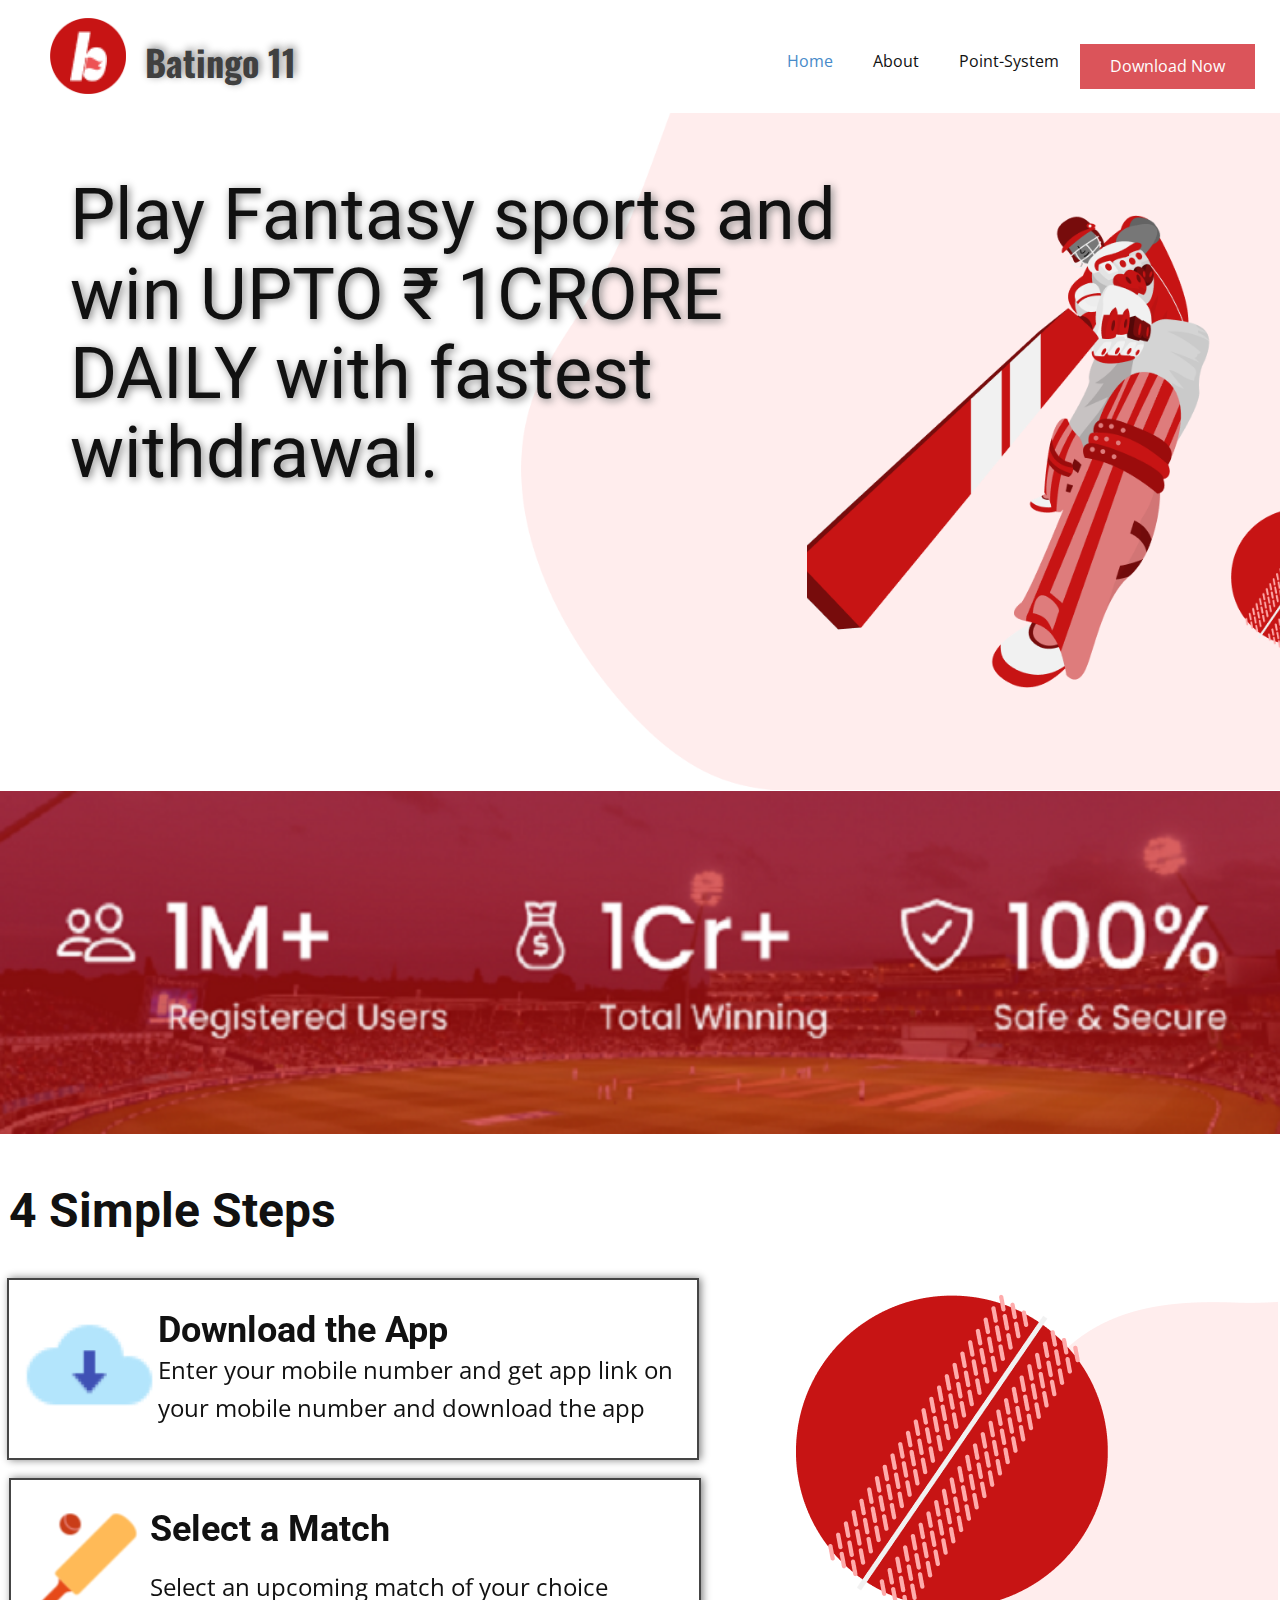
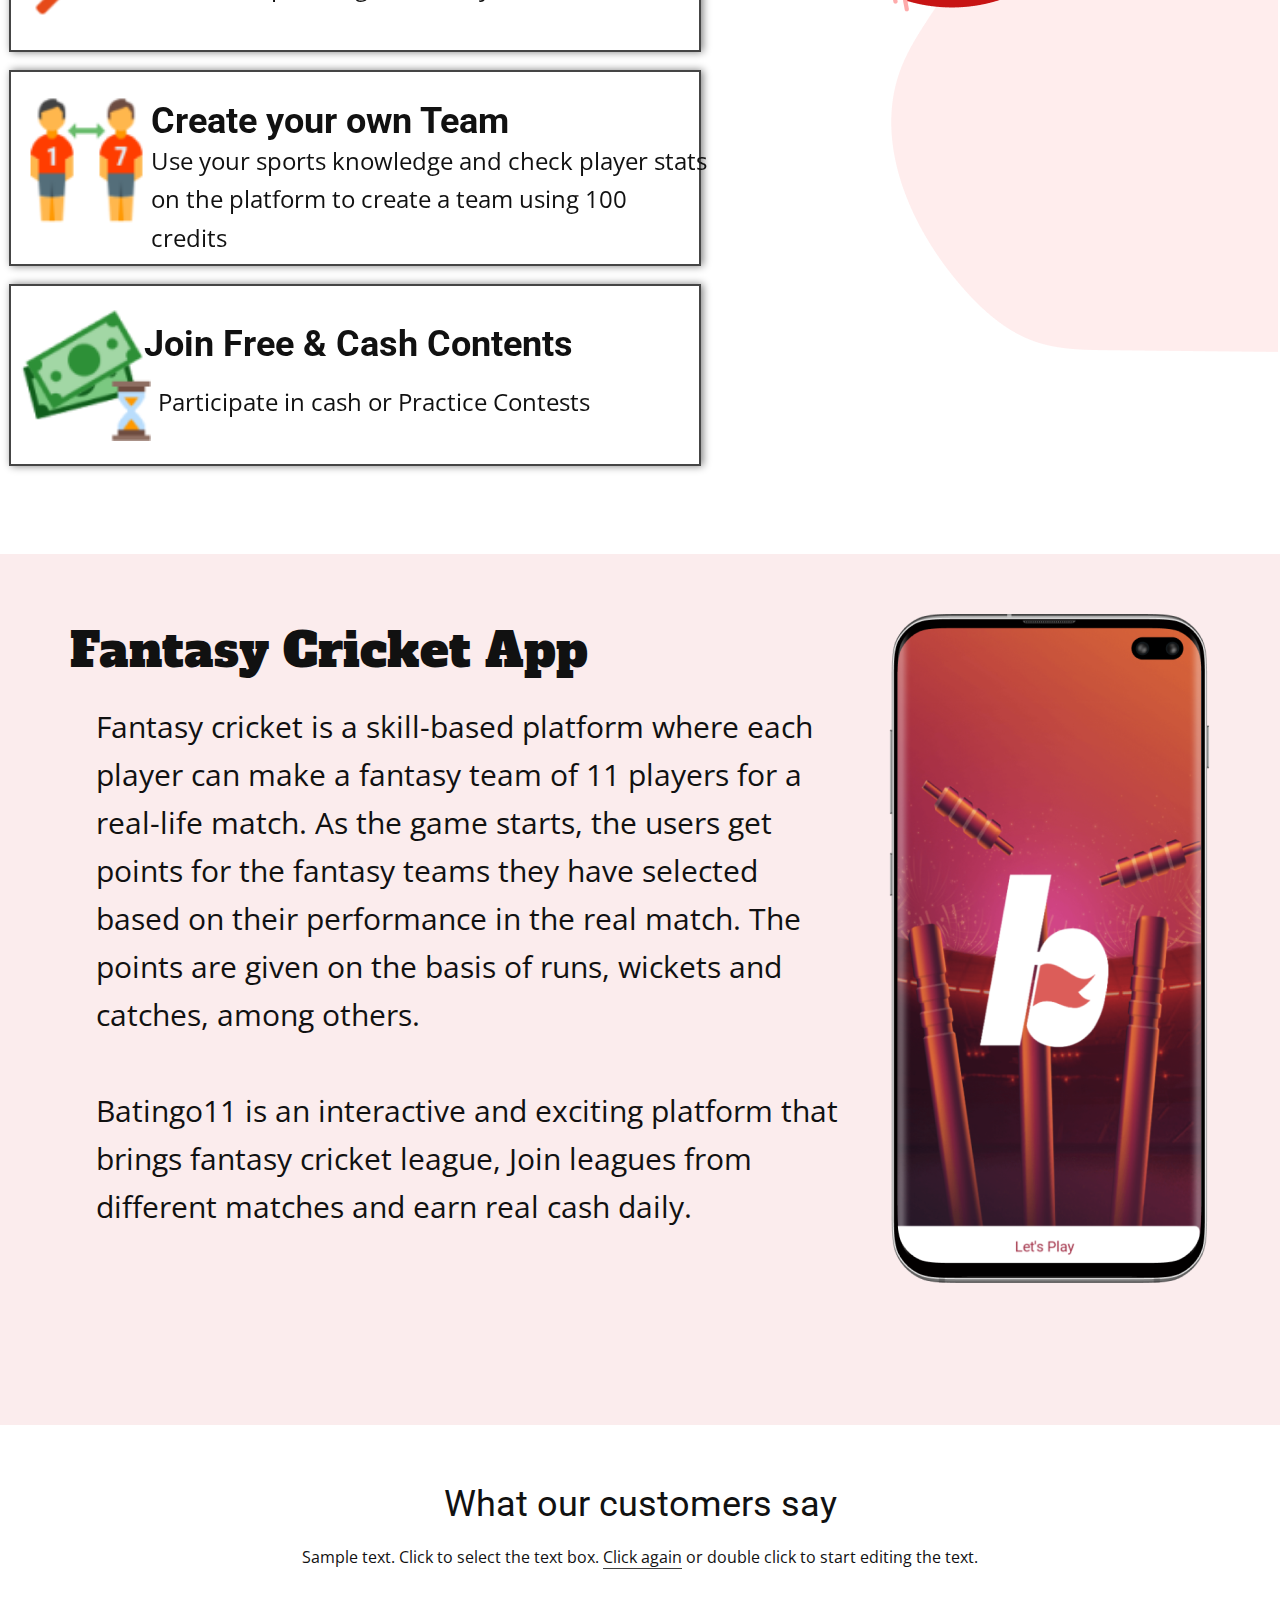
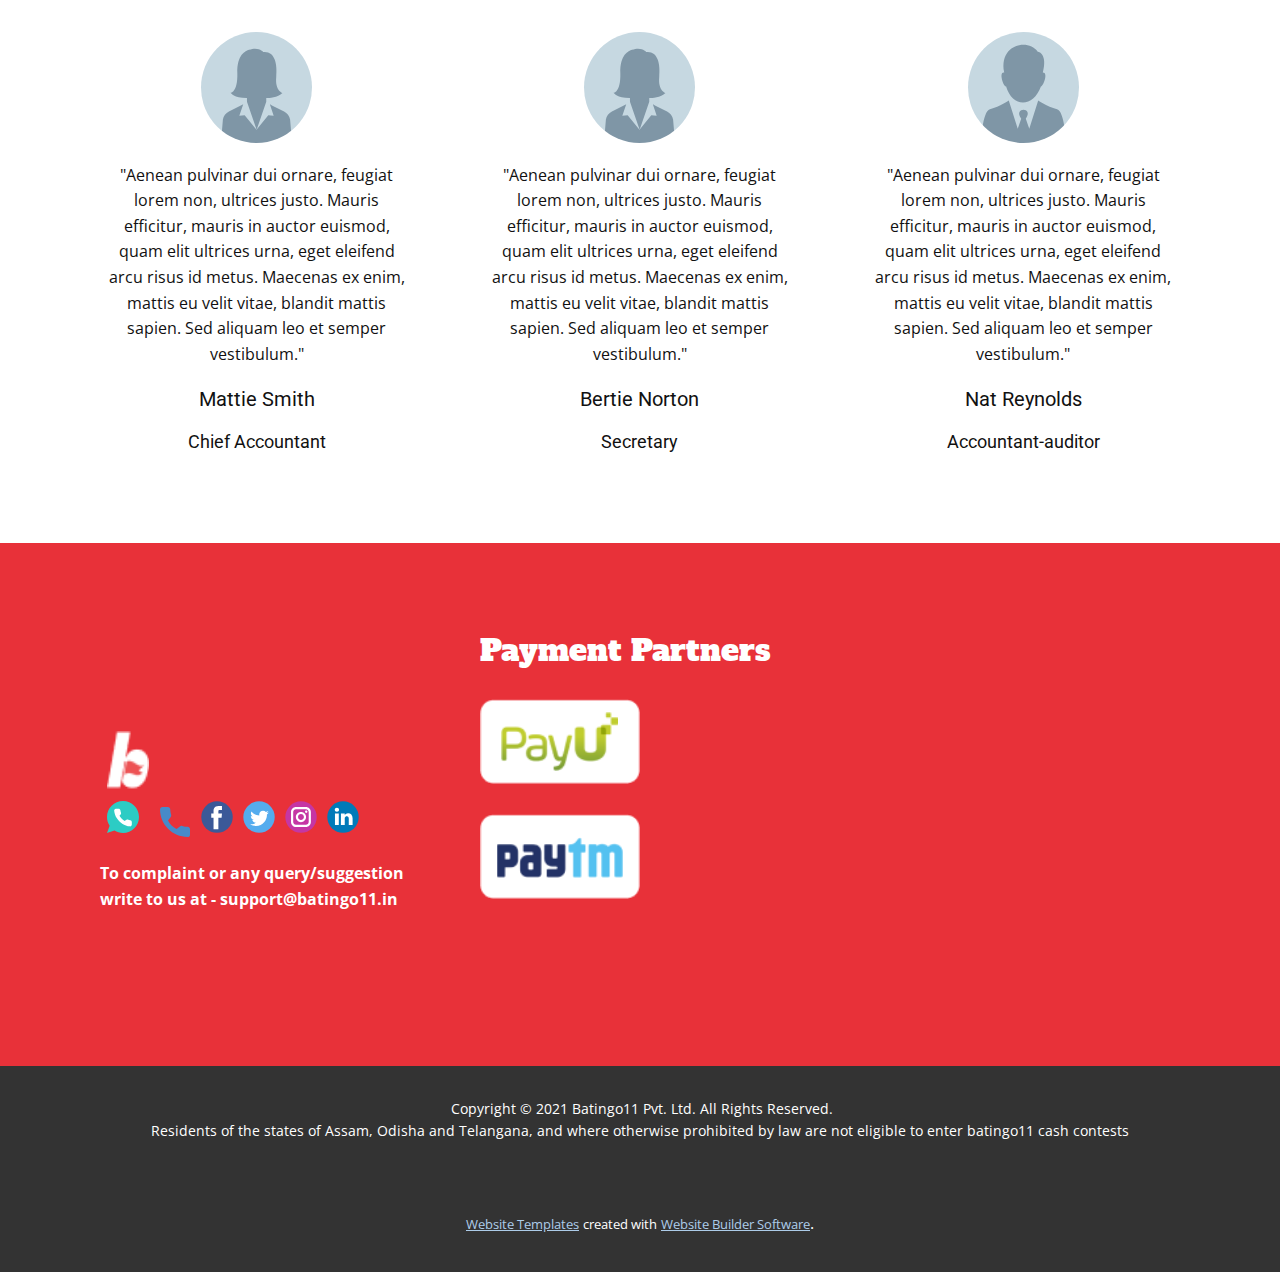
==== index.html @ 4476d4bd "main" ====
<!DOCTYPE html>
<html style="font-size: 16px;">
  <head>
    <meta name="viewport" content="width=device-width, initial-scale=1.0">
    <meta charset="utf-8">
    <meta name="keywords" content="Bati​​​ngo 11​​, Play Fantasy sports​ and win UPTO ₹ 1CRORE DAILY with fastest withdrawal., 4 Simple Steps​, Download the App​, Select a Match​, Create your own Team, Join Free &amp; Cash Contents, Fantasy Cricket App, What our customers say">
    <meta name="description" content="">
    <meta name="page_type" content="np-template-header-footer-from-plugin">
    <title>Home</title>
    <link rel="stylesheet" href="nicepage.css" media="screen">
<link rel="stylesheet" href="Home.css" media="screen">
    <script class="u-script" type="text/javascript" src="jquery.js" defer=""></script>
    <script class="u-script" type="text/javascript" src="nicepage.js" defer=""></script>
    <meta name="generator" content="Nicepage 3.12.1, nicepage.com">
    <link id="u-theme-google-font" rel="stylesheet" href="https://fonts.googleapis.com/css?family=Roboto:100,100i,300,300i,400,400i,500,500i,700,700i,900,900i|Open+Sans:300,300i,400,400i,600,600i,700,700i,800,800i">
    <link id="u-page-google-font" rel="stylesheet" href="https://fonts.googleapis.com/css?family=Oswald:200,300,400,500,600,700|Alfa+Slab+One:400">
    
    
    
    
    
    
    
    <script type="application/ld+json">{
		"@context": "http://schema.org",
		"@type": "Organization",
		"name": "",
		"url": "index.html",
		"logo": "images/Vector.png"
}</script>
    <meta property="og:title" content="Home">
    <meta property="og:type" content="website">
    <meta name="theme-color" content="#478ac9">
    <link rel="canonical" href="index.html">
    <meta property="og:url" content="index.html">
  </head>
  <body data-home-page="Home.html" data-home-page-title="Home" class="u-body"><header class="u-clearfix u-header u-header" id="sec-2661"><div class="u-clearfix u-sheet u-valign-middle-lg u-valign-middle-xl u-sheet-1">
        <a href="https://nicepage.com" class="u-image u-logo u-image-1" data-image-width="313" data-image-height="313">
          <img src="images/Vector.png" class="u-logo-image u-logo-image-1" data-image-width="76.3078">
        </a>
        <nav class="u-menu u-menu-dropdown u-offcanvas u-menu-1">
          <div class="menu-collapse" style="font-size: 1rem; letter-spacing: 0px;">
            <a class="u-button-style u-custom-left-right-menu-spacing u-custom-padding-bottom u-custom-top-bottom-menu-spacing u-nav-link u-text-active-palette-1-base u-text-hover-palette-2-base" href="#" style="padding: 5px 60px; font-size: calc(1em + 10px);">
              <svg><use xmlns:xlink="http://www.w3.org/1999/xlink" xlink:href="#menu-hamburger"></use></svg>
              <svg version="1.1" xmlns="http://www.w3.org/2000/svg" xmlns:xlink="http://www.w3.org/1999/xlink"><defs><symbol id="menu-hamburger" viewBox="0 0 16 16" style="width: 16px; height: 16px;"><rect y="1" width="16" height="2"></rect><rect y="7" width="16" height="2"></rect><rect y="13" width="16" height="2"></rect>
</symbol>
</defs></svg>
            </a>
          </div>
          <div class="u-custom-menu u-nav-container">
            <ul class="u-nav u-unstyled u-nav-1"><li class="u-nav-item"><a class="u-button-style u-nav-link u-text-active-palette-1-base u-text-hover-palette-2-base" href="Home.html" style="padding: 10px 20px;">Home</a>
</li><li class="u-nav-item"><a class="u-button-style u-nav-link u-text-active-palette-1-base u-text-hover-palette-2-base" href="About.html" style="padding: 10px 20px;">About</a>
</li><li class="u-nav-item"><a class="u-button-style u-nav-link u-text-active-palette-1-base u-text-hover-palette-2-base" href="Point-System.html" style="padding: 10px 20px;">Point-System</a>
</li></ul>
          </div>
          <div class="u-custom-menu u-nav-container-collapse">
            <div class="u-black u-container-style u-inner-container-layout u-opacity u-opacity-95 u-sidenav">
              <div class="u-sidenav-overflow">
                <div class="u-menu-close"></div>
                <ul class="u-align-center u-nav u-popupmenu-items u-unstyled u-nav-2"><li class="u-nav-item"><a class="u-button-style u-nav-link" href="Home.html" style="padding: 10px 20px;">Home</a>
</li><li class="u-nav-item"><a class="u-button-style u-nav-link" href="About.html" style="padding: 10px 20px;">About</a>
</li><li class="u-nav-item"><a class="u-button-style u-nav-link" href="Point-System.html" style="padding: 10px 20px;">Point-System</a>
</li></ul>
              </div>
            </div>
            <div class="u-black u-menu-overlay u-opacity u-opacity-70"></div>
          </div>
        </nav>
        <img src="images/logo_splashcopy1.png" alt="" class="u-image u-image-default u-preserve-proportions u-image-2" data-image-width="25" data-image-height="35">
        <h1 class="u-align-left u-custom-font u-font-oswald u-text u-text-grey-75 u-text-1">
          <span style="font-weight: 700; font-size: 2.25rem;">Bati​​​ngo 11</span>
          <span style="font-weight: 700;"></span>
        </h1>
        <a href="https://nicepage.com/k/hacker-website-templates" class="u-btn u-button-style u-palette-2-base u-btn-1">Download Now</a>
      </div></header>
    <section class="u-clearfix u-valign-middle-xs u-section-1" id="sec-c8b9">
      <img src="images/Path1.png" alt="" class="u-expanded-height u-image u-image-default u-image-1" data-image-width="940" data-image-height="859">
      <img src="images/OBJECTS.png" alt="" class="u-image u-image-default u-image-2" data-image-width="634" data-image-height="576">
      <h1 class="u-align-center-md u-align-center-sm u-align-center-xs u-align-left-lg u-align-left-xl u-text u-text-1">Play Fantasy sports<span style="font-weight: 700;"></span> and win UPTO ₹ 1CRORE DAILY with fastest withdrawal.
      </h1>
    </section>
    <section class="u-clearfix u-valign-middle u-section-2" id="sec-7f84">
      <img src="images/bat.png" alt="" class="u-expanded-width u-image u-image-default u-image-1" data-image-width="764" data-image-height="197">
    </section>
    <section class="u-clearfix u-section-3" id="sec-23db">
      <div class="u-clearfix u-sheet u-valign-middle-md u-sheet-1">
        <h1 class="u-text u-text-1">4 Simple Steps<span style="font-weight: 700;"></span>
        </h1>
        <img src="images/Path.png" alt="" class="u-hidden-md u-hidden-sm u-hidden-xs u-image u-image-default u-image-1" data-image-width="387" data-image-height="661">
        <img src="images/Group.png" alt="" class="u-hidden-md u-hidden-sm u-hidden-xs u-image u-image-default u-image-2" data-image-width="313" data-image-height="318">
        <div class="u-border-2 u-border-grey-dark-1 u-container-style u-group u-shape-rectangle u-group-1" data-animation-name="fadeIn" data-animation-duration="1000" data-animation-delay="0" data-animation-direction="">
          <div class="u-container-layout u-container-layout-1">
            <h2 class="u-text u-text-2">Download the App<span style="font-size: 2.25rem;"></span>
            </h2>
            <img src="images/DownloadfromtheCloud1.png" alt="" class="u-image u-image-default u-preserve-proportions u-image-3" data-image-width="97" data-image-height="97">
            <p class="u-text u-text-3">Enter your mobile number and get app link on your mobile number and download the app </p>
          </div>
        </div>
        <div class="u-border-2 u-border-grey-dark-1 u-container-style u-group u-shape-rectangle u-group-2" data-animation-name="fadeIn" data-animation-duration="1000" data-animation-delay="0" data-animation-direction="">
          <div class="u-container-layout u-valign-bottom-xs u-container-layout-2">
            <img src="images/Cricket.png" alt="" class="u-image u-image-default u-preserve-proportions u-image-4" data-image-width="97" data-image-height="97">
            <h2 class="u-text u-text-default u-text-4">Select a Match<span style="font-weight: 700;"></span>
            </h2>
            <p class="u-text u-text-default u-text-5">Select an upcoming match of your choice</p>
          </div>
        </div>
        <div class="u-border-2 u-border-grey-dark-1 u-container-style u-group u-shape-rectangle u-group-3" data-animation-name="fadeIn" data-animation-duration="1000" data-animation-delay="0" data-animation-direction="">
          <div class="u-container-layout u-container-layout-3">
            <img src="images/ReplacePlayer.png" alt="" class="u-image u-image-default u-preserve-proportions u-image-5" data-image-width="75" data-image-height="75">
            <h2 class="u-text u-text-default u-text-6">Create your own Team</h2>
            <p class="u-text u-text-7">Use your sports knowledge and check player stats on the platform to create a team using 100 credits</p>
          </div>
        </div>
        <div class="u-border-2 u-border-grey-dark-1 u-container-style u-expanded-width-sm u-expanded-width-xs u-group u-shape-rectangle u-group-4" data-animation-name="fadeIn" data-animation-duration="1000" data-animation-delay="0" data-animation-direction="">
          <div class="u-container-layout u-container-layout-4">
            <img src="images/PaymentHistory.png" alt="" class="u-image u-image-default u-preserve-proportions u-image-6" data-image-width="77" data-image-height="77">
            <h2 class="u-text u-text-default u-text-8">Join Free &amp; Cash Contents</h2>
            <p class="u-text u-text-default u-text-9">Participate in cash or Practice Contests</p>
          </div>
        </div>
      </div>
    </section>
    <section class="u-clearfix u-palette-2-light-3 u-section-4" id="sec-ef82">
      <div class="u-clearfix u-sheet u-sheet-1">
        <img src="images/Vert1.png" alt="" class="u-image u-image-default u-image-1" data-image-width="321" data-image-height="669">
        <h1 class="u-custom-font u-text u-text-1">Fantasy Cricket App </h1>
        <p class="u-text u-text-2">Fantasy cricket is a skill-based platform where each player can make a fantasy team of 11 players for a real-life match. As the game starts, the users get points for the fantasy teams they have selected based on their performance in the real match. The points are given on the basis of runs, wickets and catches, among others. <br>
          <br>Batingo11 is an interactive and exciting platform that brings fantasy cricket league, Join leagues from different matches and earn real cash daily. 
        </p>
      </div>
    </section>
    <section class="u-align-center u-clearfix u-section-5" id="sec-450b">
      <div class="u-clearfix u-sheet u-sheet-1">
        <h2 class="u-text u-text-1">What our customers say</h2>
        <p class="u-text u-text-2">Sample text. Click to select the text box. <a href="" class="u-active-none u-border-1 u-border-grey-75 u-btn u-button-link u-button-style u-hover-none u-none u-text-body-color u-btn-1" target="_blank">Click again</a> or double click to start editing the text. 
        </p>
        <div class="u-expanded-width u-list u-list-1">
          <div class="u-repeater u-repeater-1">
            <div class="u-align-center u-container-style u-list-item u-repeater-item">
              <div class="u-container-layout u-similar-container u-valign-top u-container-layout-1">
                <div alt="" class="u-image u-image-circle u-image-1" src="" data-image-width="256" data-image-height="256"></div>
                <p class="u-text u-text-3">"Aenean pulvinar dui ornare, feugiat lorem non, ultrices justo. Mauris efficitur, mauris in auctor euismod, quam elit ultrices urna, eget eleifend arcu risus id metus. Maecenas ex enim, mattis eu velit vitae, blandit mattis sapien. Sed aliquam leo et semper vestibulum."</p>
                <h5 class="u-text u-text-4">Mattie Smith</h5>
                <h6 class="u-text u-text-5">Chief Accountant</h6>
              </div>
            </div>
            <div class="u-align-center u-container-style u-list-item u-repeater-item">
              <div class="u-container-layout u-similar-container u-valign-top u-container-layout-2">
                <div alt="" class="u-image u-image-circle u-image-2" src="" data-image-width="256" data-image-height="256"></div>
                <p class="u-text u-text-6">"Aenean pulvinar dui ornare, feugiat lorem non, ultrices justo. Mauris efficitur, mauris in auctor euismod, quam elit ultrices urna, eget eleifend arcu risus id metus. Maecenas ex enim, mattis eu velit vitae, blandit mattis sapien. Sed aliquam leo et semper vestibulum."</p>
                <h5 class="u-text u-text-7">Bertie Norton</h5>
                <h6 class="u-text u-text-8">Secretary</h6>
              </div>
            </div>
            <div class="u-align-center u-container-style u-list-item u-repeater-item">
              <div class="u-container-layout u-similar-container u-valign-top u-container-layout-3">
                <div alt="" class="u-image u-image-circle u-image-3" src="" data-image-width="256" data-image-height="256"></div>
                <p class="u-text u-text-9">"Aenean pulvinar dui ornare, feugiat lorem non, ultrices justo. Mauris efficitur, mauris in auctor euismod, quam elit ultrices urna, eget eleifend arcu risus id metus. Maecenas ex enim, mattis eu velit vitae, blandit mattis sapien. Sed aliquam leo et semper vestibulum."</p>
                <h5 class="u-text u-text-10">Nat Reynolds</h5>
                <h6 class="u-text u-text-11">Accountant-auditor</h6>
              </div>
            </div>
          </div>
        </div>
      </div>
    </section>
    <section class="u-clearfix u-custom-color-1 u-section-6" id="sec-1573">
      <div class="u-clearfix u-sheet u-sheet-1">
        <div class="u-clearfix u-expanded-width u-layout-wrap u-layout-wrap-1">
          <div class="u-layout">
            <div class="u-layout-row">
              <div class="u-container-style u-layout-cell u-size-20 u-layout-cell-1">
                <div class="u-container-layout u-container-layout-1">
                  <img src="images/logo_splashcopy1.png" alt="" class="u-image u-image-default u-preserve-proportions u-image-1" data-image-width="25" data-image-height="35">
                  <a href="https://nicepage.com/website-design" class="u-active-none u-btn u-button-style u-hover-none u-none u-text-black u-text-hover-palette-2-base u-btn-1"><span class="u-icon u-text-palette-4-base u-icon-1"><svg class="u-svg-content" viewBox="0 0 512 512" x="0px" y="0px" style="width: 1em; height: 1em;"><path style="fill:currentColor;" d="M256,0C114.617,0,0,114.617,0,256c0,52.03,15.563,100.414,42.231,140.818L0,512l119.128-39.706  C158.72,497.399,205.639,512,256,512c141.383,0,256-114.617,256-256S397.383,0,256,0z"></path><path style="fill:#FFFFFF;" d="M397.233,335.078V377.6c0.062,15.66-12.606,28.398-28.292,28.469c-0.892,0-1.783-0.035-2.675-0.115  c-43.705-4.74-85.689-19.641-122.571-43.52c-34.313-21.76-63.409-50.803-85.222-85.054c-24.002-36.979-38.938-79.086-43.599-122.898  c-1.412-15.59,10.108-29.378,25.732-30.791c0.847-0.062,1.686-0.106,2.534-0.106h42.611c14.257-0.141,26.412,10.293,28.407,24.382  c1.801,13.612,5.138,26.968,9.94,39.83c3.902,10.364,1.404,22.042-6.391,29.908l-18.035,17.999  c20.215,35.487,49.664,64.874,85.221,85.054l18.035-17.999c7.883-7.786,19.588-10.275,29.97-6.382  c12.888,4.802,26.271,8.13,39.91,9.922C387.09,308.312,397.594,320.689,397.233,335.078z"></path></svg><img></span>
                  </a>
                  <a href="https://nicepage.com/k/interactive-website-templates" class="u-active-none u-btn u-button-style u-hover-none u-none u-text-hover-palette-1-base u-btn-2">
                    <br><span class="u-icon u-text-palette-1-base u-icon-2"><svg class="u-svg-content" viewBox="0 0 405.333 405.333" x="0px" y="0px" style="width: 1em; height: 1em;"><path d="M373.333,266.88c-25.003,0-49.493-3.904-72.704-11.563c-11.328-3.904-24.192-0.896-31.637,6.699l-46.016,34.752    c-52.8-28.181-86.592-61.952-114.389-114.368l33.813-44.928c8.512-8.512,11.563-20.971,7.915-32.64    C142.592,81.472,138.667,56.96,138.667,32c0-17.643-14.357-32-32-32H32C14.357,0,0,14.357,0,32    c0,205.845,167.488,373.333,373.333,373.333c17.643,0,32-14.357,32-32V298.88C405.333,281.237,390.976,266.88,373.333,266.88z"></path></svg><img></span>
                  </a>
                  <div class="u-align-left u-social-icons u-spacing-10 u-social-icons-1">
                    <a class="u-social-url" title="facebook" target="_blank" href=""><span class="u-icon u-icon-circle u-social-facebook u-social-icon u-icon-3"><svg class="u-svg-link" preserveAspectRatio="xMidYMin slice" viewBox="0 0 112 112" style=""><use xmlns:xlink="http://www.w3.org/1999/xlink" xlink:href="#svg-fbd3"></use></svg><svg class="u-svg-content" viewBox="0 0 112 112" x="0" y="0" id="svg-fbd3"><circle fill="currentColor" cx="56.1" cy="56.1" r="55"></circle><path fill="#FFFFFF" d="M73.5,31.6h-9.1c-1.4,0-3.6,0.8-3.6,3.9v8.5h12.6L72,58.3H60.8v40.8H43.9V58.3h-8V43.9h8v-9.2
            c0-6.7,3.1-17,17-17h12.5v13.9H73.5z"></path></svg></span>
                    </a>
                    <a class="u-social-url" title="twitter" target="_blank" href=""><span class="u-icon u-icon-circle u-social-icon u-social-twitter u-icon-4"><svg class="u-svg-link" preserveAspectRatio="xMidYMin slice" viewBox="0 0 112 112" style=""><use xmlns:xlink="http://www.w3.org/1999/xlink" xlink:href="#svg-9590"></use></svg><svg class="u-svg-content" viewBox="0 0 112 112" x="0" y="0" id="svg-9590"><circle fill="currentColor" class="st0" cx="56.1" cy="56.1" r="55"></circle><path fill="#FFFFFF" d="M83.8,47.3c0,0.6,0,1.2,0,1.7c0,17.7-13.5,38.2-38.2,38.2C38,87.2,31,85,25,81.2c1,0.1,2.1,0.2,3.2,0.2
            c6.3,0,12.1-2.1,16.7-5.7c-5.9-0.1-10.8-4-12.5-9.3c0.8,0.2,1.7,0.2,2.5,0.2c1.2,0,2.4-0.2,3.5-0.5c-6.1-1.2-10.8-6.7-10.8-13.1
            c0-0.1,0-0.1,0-0.2c1.8,1,3.9,1.6,6.1,1.7c-3.6-2.4-6-6.5-6-11.2c0-2.5,0.7-4.8,1.8-6.7c6.6,8.1,16.5,13.5,27.6,14
            c-0.2-1-0.3-2-0.3-3.1c0-7.4,6-13.4,13.4-13.4c3.9,0,7.3,1.6,9.8,4.2c3.1-0.6,5.9-1.7,8.5-3.3c-1,3.1-3.1,5.8-5.9,7.4
            c2.7-0.3,5.3-1,7.7-2.1C88.7,43,86.4,45.4,83.8,47.3z"></path></svg></span>
                    </a>
                    <a class="u-social-url" title="instagram" target="_blank" href=""><span class="u-icon u-icon-circle u-social-icon u-social-instagram u-icon-5"><svg class="u-svg-link" preserveAspectRatio="xMidYMin slice" viewBox="0 0 112 112" style=""><use xmlns:xlink="http://www.w3.org/1999/xlink" xlink:href="#svg-76bf"></use></svg><svg class="u-svg-content" viewBox="0 0 112 112" x="0" y="0" id="svg-76bf"><circle fill="currentColor" cx="56.1" cy="56.1" r="55"></circle><path fill="#FFFFFF" d="M55.9,38.2c-9.9,0-17.9,8-17.9,17.9C38,66,46,74,55.9,74c9.9,0,17.9-8,17.9-17.9C73.8,46.2,65.8,38.2,55.9,38.2
            z M55.9,66.4c-5.7,0-10.3-4.6-10.3-10.3c-0.1-5.7,4.6-10.3,10.3-10.3c5.7,0,10.3,4.6,10.3,10.3C66.2,61.8,61.6,66.4,55.9,66.4z"></path><path fill="#FFFFFF" d="M74.3,33.5c-2.3,0-4.2,1.9-4.2,4.2s1.9,4.2,4.2,4.2s4.2-1.9,4.2-4.2S76.6,33.5,74.3,33.5z"></path><path fill="#FFFFFF" d="M73.1,21.3H38.6c-9.7,0-17.5,7.9-17.5,17.5v34.5c0,9.7,7.9,17.6,17.5,17.6h34.5c9.7,0,17.5-7.9,17.5-17.5V38.8
            C90.6,29.1,82.7,21.3,73.1,21.3z M83,73.3c0,5.5-4.5,9.9-9.9,9.9H38.6c-5.5,0-9.9-4.5-9.9-9.9V38.8c0-5.5,4.5-9.9,9.9-9.9h34.5
            c5.5,0,9.9,4.5,9.9,9.9V73.3z"></path></svg></span>
                    </a>
                    <a class="u-social-url" title="linkedin" target="_blank" href=""><span class="u-icon u-icon-circle u-social-icon u-social-linkedin u-icon-6"><svg class="u-svg-link" preserveAspectRatio="xMidYMin slice" viewBox="0 0 112 112" style=""><use xmlns:xlink="http://www.w3.org/1999/xlink" xlink:href="#svg-825c"></use></svg><svg class="u-svg-content" viewBox="0 0 112 112" x="0" y="0" id="svg-825c"><circle fill="currentColor" cx="56.1" cy="56.1" r="55"></circle><path fill="#FFFFFF" d="M41.3,83.7H27.9V43.4h13.4V83.7z M34.6,37.9L34.6,37.9c-4.6,0-7.5-3.1-7.5-7c0-4,3-7,7.6-7s7.4,3,7.5,7
            C42.2,34.8,39.2,37.9,34.6,37.9z M89.6,83.7H76.2V62.2c0-5.4-1.9-9.1-6.8-9.1c-3.7,0-5.9,2.5-6.9,4.9c-0.4,0.9-0.4,2.1-0.4,3.3v22.5
            H48.7c0,0,0.2-36.5,0-40.3h13.4v5.7c1.8-2.7,5-6.7,12.1-6.7c8.8,0,15.4,5.8,15.4,18.1V83.7z"></path></svg></span>
                    </a>
                  </div>
                  <p class="u-text u-text-default u-text-1">To complaint or any query/suggestion write to us at - support@batingo11.in<span style="font-weight: 700;"></span>
                  </p>
                </div>
              </div>
              <div class="u-container-style u-layout-cell u-size-20 u-layout-cell-2">
                <div class="u-container-layout u-container-layout-2">
                  <h3 class="u-custom-font u-text u-text-default u-text-2">Payment Partners</h3>
                  <img src="images/Rectangle15.png" alt="" class="u-image u-image-default u-preserve-proportions u-image-2" data-image-width="124" data-image-height="66">
                  <img src="images/PayU_Corporate_Logo2.png" alt="" class="u-image u-image-default u-preserve-proportions u-image-3" data-image-width="89" data-image-height="45">
                  <img src="images/Rectangle15.png" alt="" class="u-image u-image-default u-preserve-proportions u-image-4" data-image-width="124" data-image-height="66">
                  <img src="images/1200px-Paytm_Logo_standalone1.png" alt="" class="u-image u-image-default u-preserve-proportions u-image-5" data-image-width="106" data-image-height="35">
                </div>
              </div>
              <div class="u-container-style u-layout-cell u-size-20 u-layout-cell-3">
                <div class="u-container-layout u-container-layout-3"></div>
              </div>
            </div>
          </div>
        </div>
      </div>
    </section>
    
    
    <footer class="u-align-center u-clearfix u-footer u-grey-80 u-footer" id="sec-89e3"><div class="u-clearfix u-sheet u-sheet-1">
        <p class="u-small-text u-text u-text-variant u-text-1">&nbsp;Copyright © 2021 Batingo11 Pvt. Ltd. All Rights Reserved. <br>Residents of the states of Assam, Odisha and Telangana, and where otherwise prohibited by law are not eligible to enter batingo11 cash contests
        </p>
      </div></footer>
    <section class="u-backlink u-clearfix u-grey-80">
      <a class="u-link" href="https://nicepage.com/website-templates" target="_blank">
        <span>Website Templates</span>
      </a>
      <p class="u-text">
        <span>created with</span>
      </p>
      <a class="u-link" href="https://nicepage.com/" target="_blank">
        <span>Website Builder Software</span>
      </a>. 
    </section>
  </body>
</html>
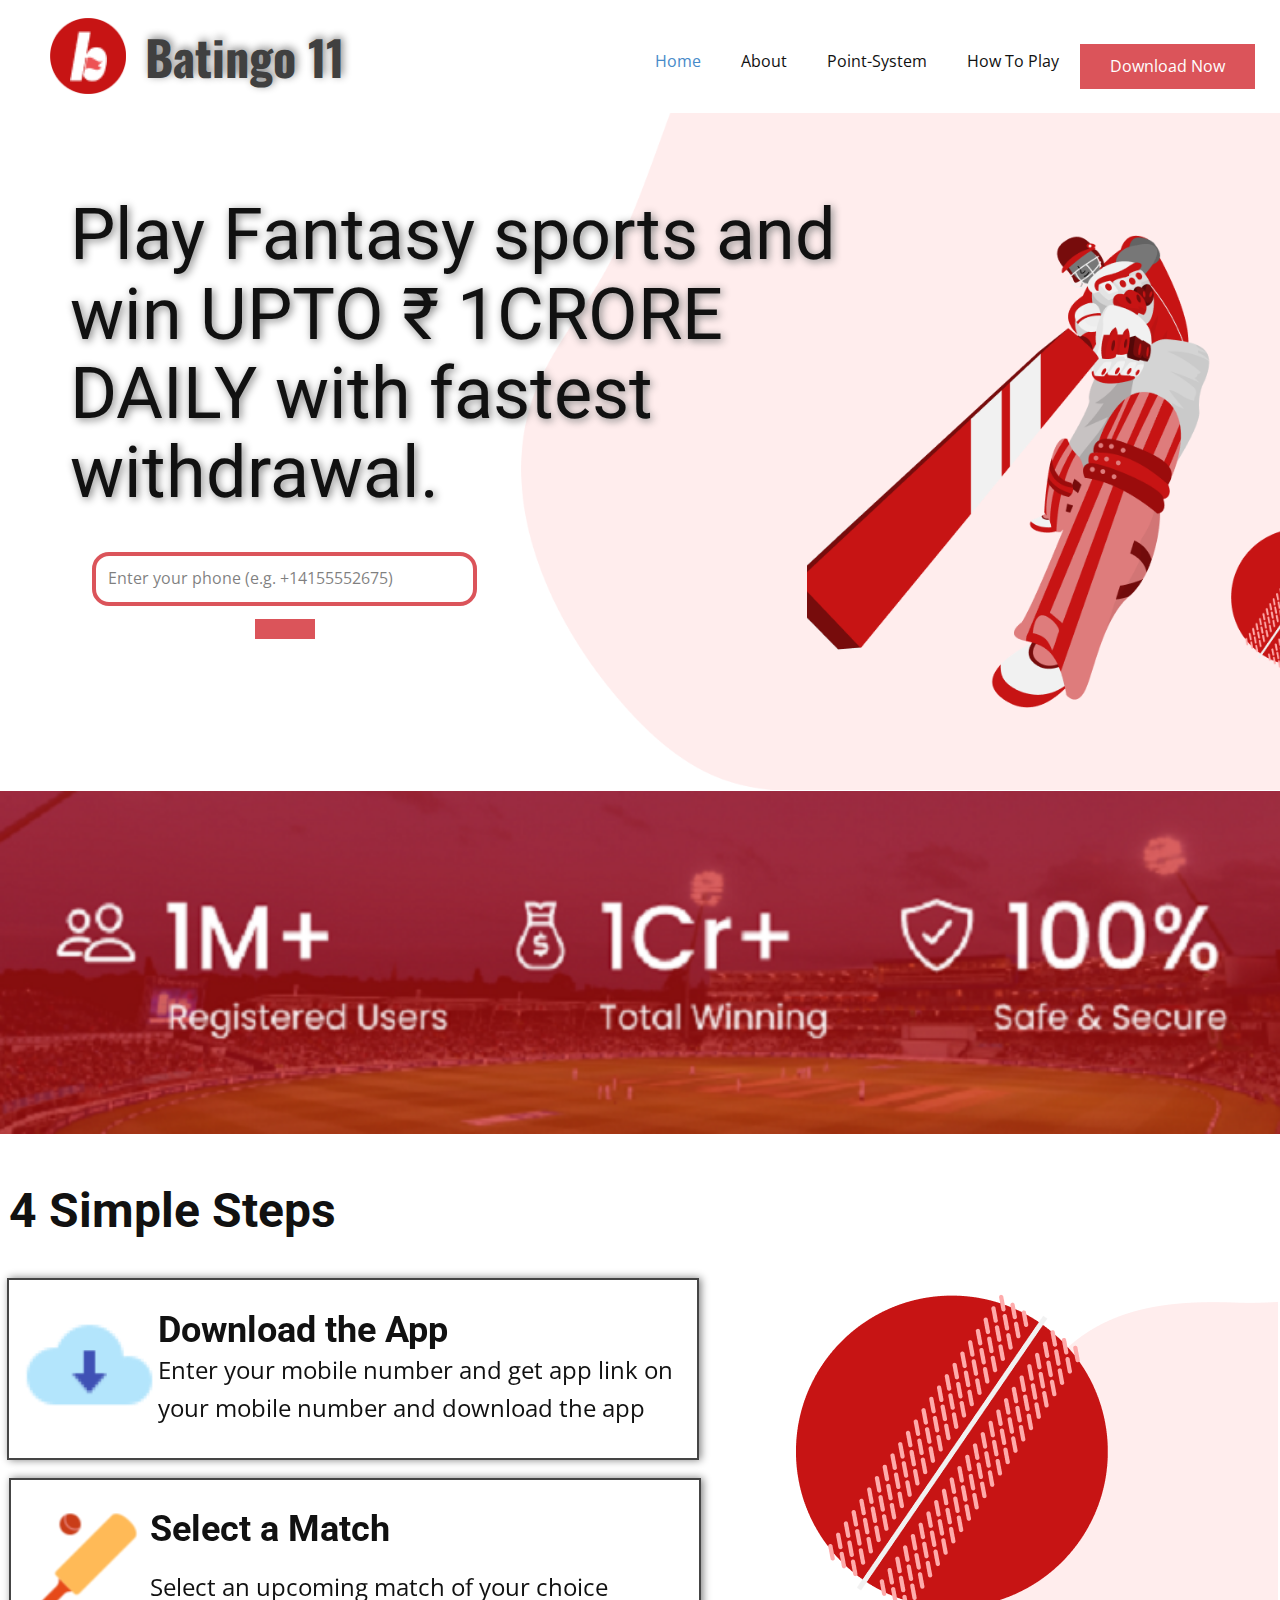
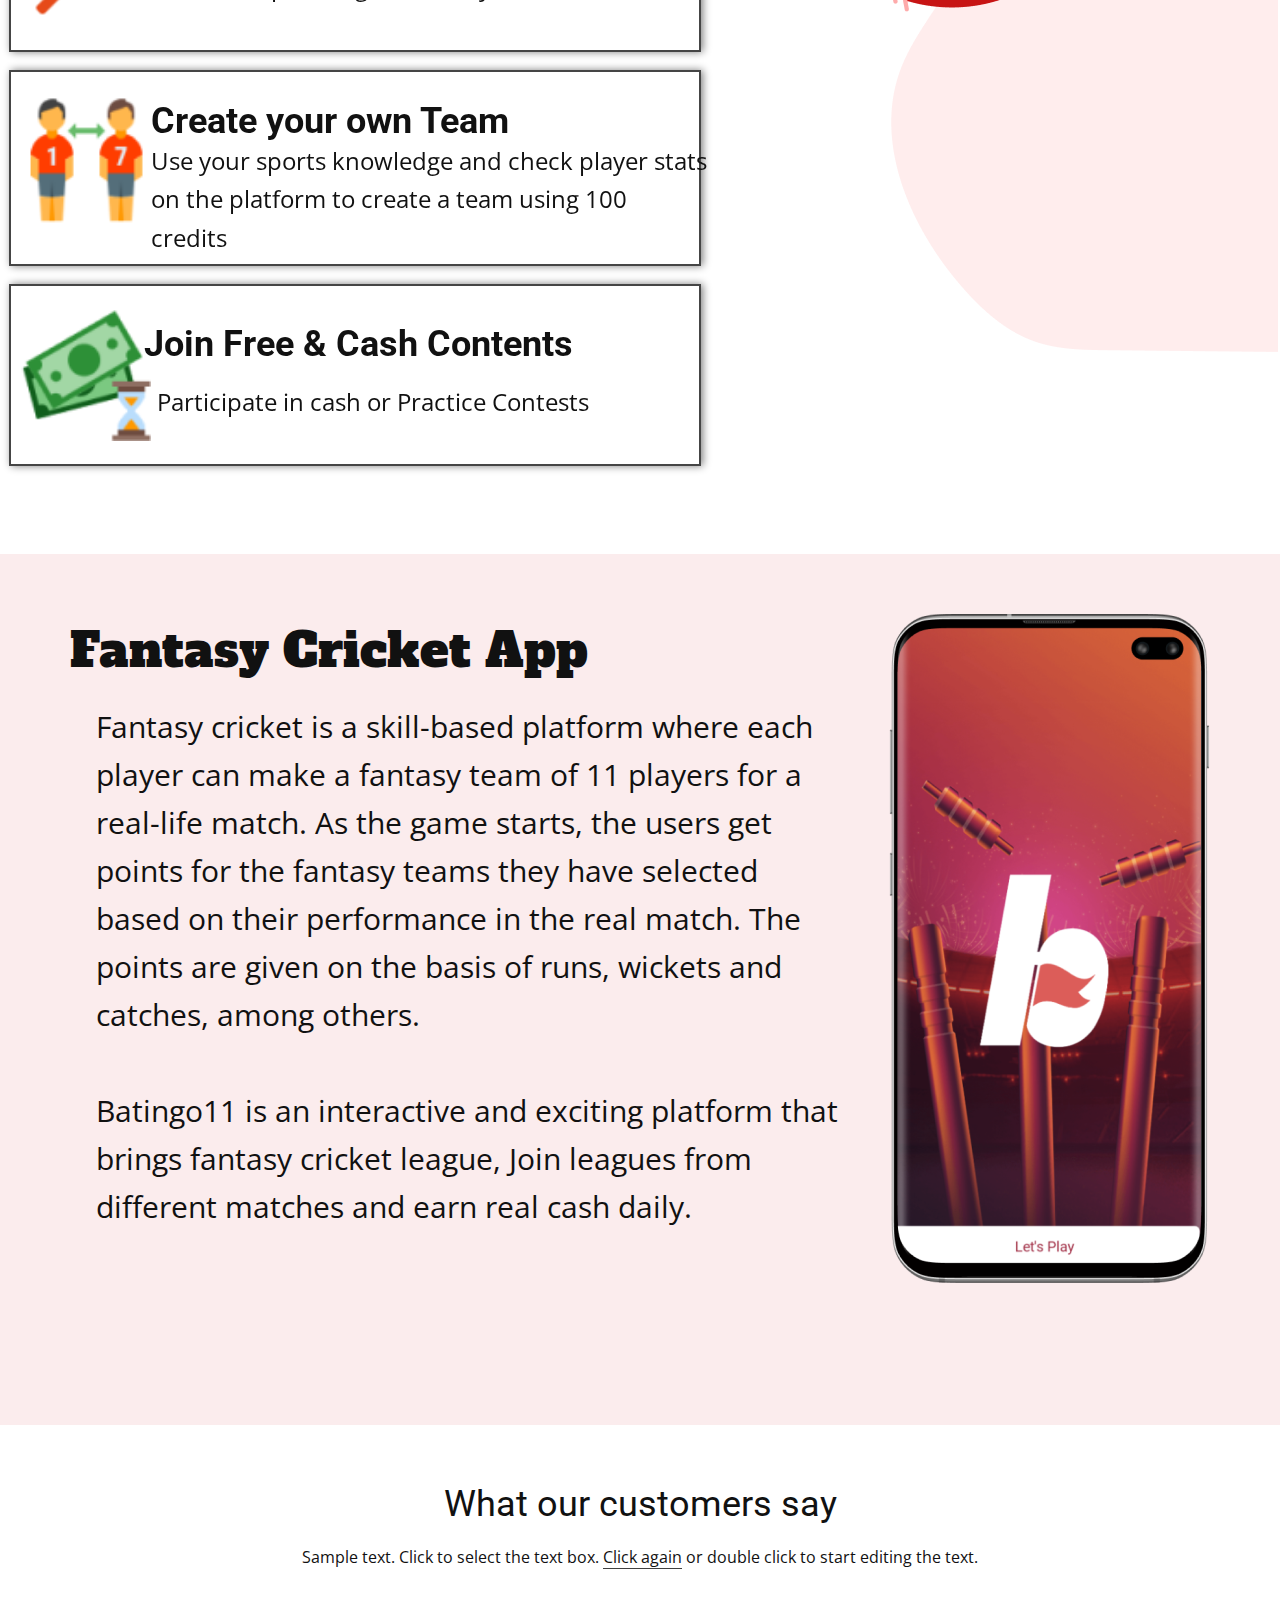
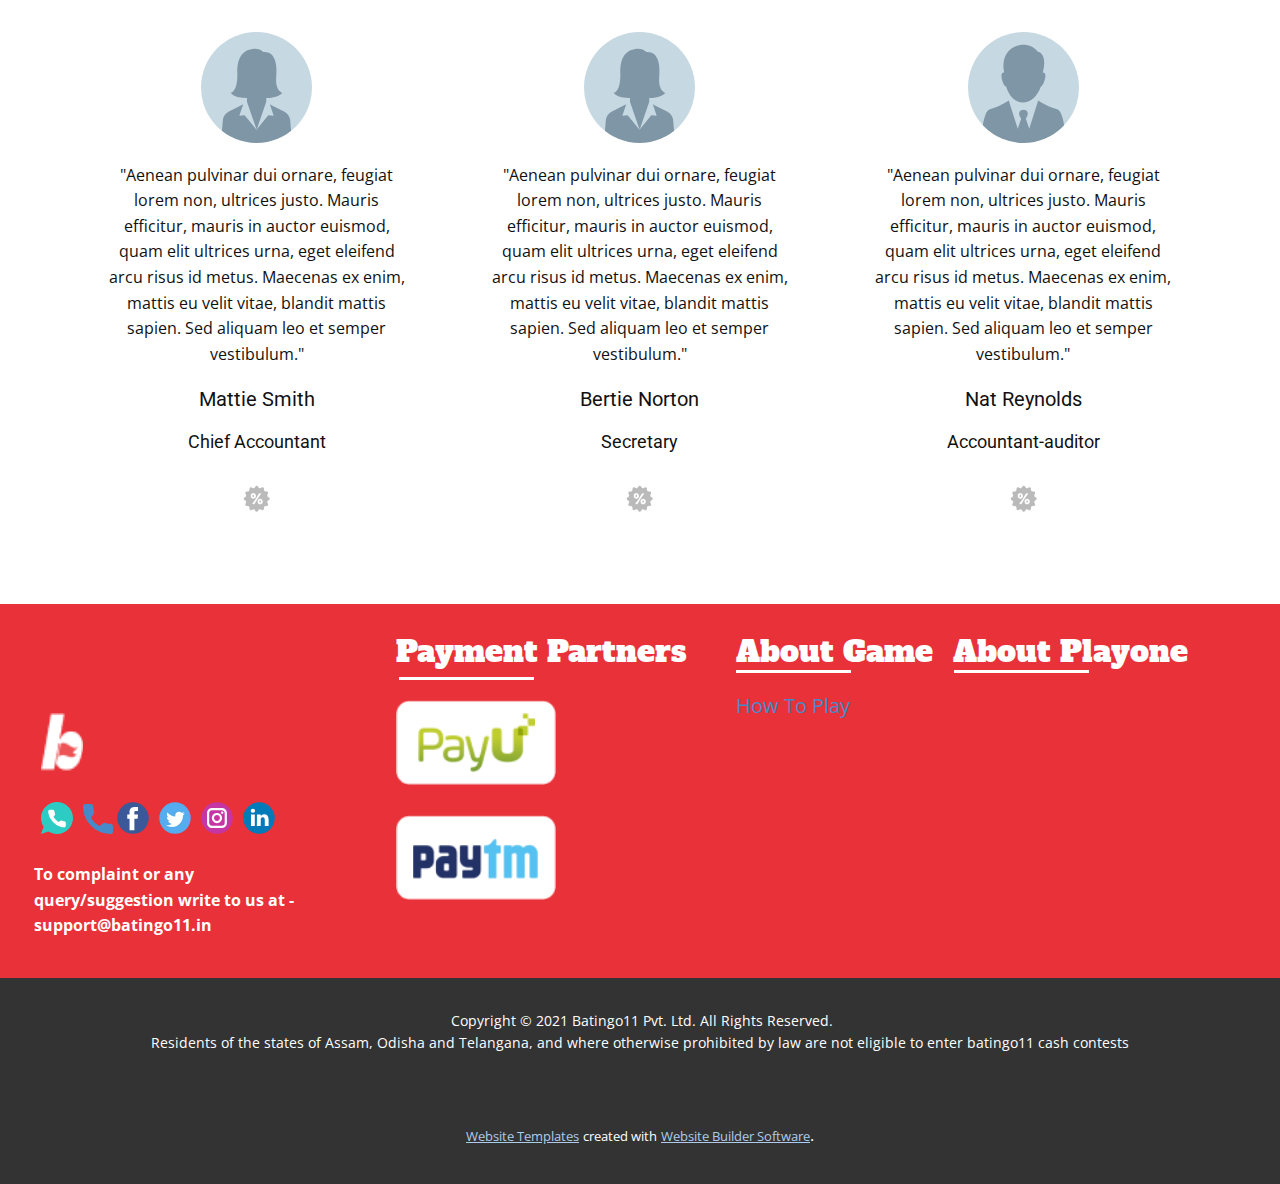
==== commit 5c251d36: "main" ====
--- a/index.html
+++ b/index.html
@@ -34,13 +34,13 @@
     <link rel="canonical" href="index.html">
     <meta property="og:url" content="index.html">
   </head>
-  <body data-home-page="Home.html" data-home-page-title="Home" class="u-body"><header class="u-clearfix u-header u-header" id="sec-2661"><div class="u-clearfix u-sheet u-valign-middle-lg u-valign-middle-xl u-sheet-1">
+  <body data-home-page="Home.html" data-home-page-title="Home" class="u-body"><header class="u-clearfix u-header u-header" id="sec-2661"><div class="u-clearfix u-sheet u-valign-middle-lg u-valign-middle-sm u-valign-middle-xl u-sheet-1">
         <a href="https://nicepage.com" class="u-image u-logo u-image-1" data-image-width="313" data-image-height="313">
-          <img src="images/Vector.png" class="u-logo-image u-logo-image-1" data-image-width="76.3078">
+          <img src="images/Vector.png" class="u-logo-image u-logo-image-1" data-image-width="77">
         </a>
         <nav class="u-menu u-menu-dropdown u-offcanvas u-menu-1">
           <div class="menu-collapse" style="font-size: 1rem; letter-spacing: 0px;">
-            <a class="u-button-style u-custom-left-right-menu-spacing u-custom-padding-bottom u-custom-top-bottom-menu-spacing u-nav-link u-text-active-palette-1-base u-text-hover-palette-2-base" href="#" style="padding: 5px 60px; font-size: calc(1em + 10px);">
+            <a class="u-button-style u-custom-left-right-menu-spacing u-custom-padding-bottom u-custom-top-bottom-menu-spacing u-nav-link u-text-active-palette-1-base u-text-hover-palette-2-base" href="#" style="padding: 7px 60px; font-size: calc(1em + 14px);">
               <svg><use xmlns:xlink="http://www.w3.org/1999/xlink" xlink:href="#menu-hamburger"></use></svg>
               <svg version="1.1" xmlns="http://www.w3.org/2000/svg" xmlns:xlink="http://www.w3.org/1999/xlink"><defs><symbol id="menu-hamburger" viewBox="0 0 16 16" style="width: 16px; height: 16px;"><rect y="1" width="16" height="2"></rect><rect y="7" width="16" height="2"></rect><rect y="13" width="16" height="2"></rect>
 </symbol>
@@ -50,7 +50,8 @@
           <div class="u-custom-menu u-nav-container">
             <ul class="u-nav u-unstyled u-nav-1"><li class="u-nav-item"><a class="u-button-style u-nav-link u-text-active-palette-1-base u-text-hover-palette-2-base" href="Home.html" style="padding: 10px 20px;">Home</a>
 </li><li class="u-nav-item"><a class="u-button-style u-nav-link u-text-active-palette-1-base u-text-hover-palette-2-base" href="About.html" style="padding: 10px 20px;">About</a>
-</li><li class="u-nav-item"><a class="u-button-style u-nav-link u-text-active-palette-1-base u-text-hover-palette-2-base" href="Point-System.html" style="padding: 10px 20px;">Point-System</a>
+</li><li class="u-nav-item"><a class="u-button-style u-nav-link u-text-active-palette-1-base u-text-hover-palette-2-base" href="Point-System.html" target="_blank" style="padding: 10px 20px;">Point-System</a>
+</li><li class="u-nav-item"><a class="u-button-style u-nav-link u-text-active-palette-1-base u-text-hover-palette-2-base" href="How-To-Play.html" style="padding: 10px 20px;">How To Play</a>
 </li></ul>
           </div>
           <div class="u-custom-menu u-nav-container-collapse">
@@ -59,7 +60,8 @@
                 <div class="u-menu-close"></div>
                 <ul class="u-align-center u-nav u-popupmenu-items u-unstyled u-nav-2"><li class="u-nav-item"><a class="u-button-style u-nav-link" href="Home.html" style="padding: 10px 20px;">Home</a>
 </li><li class="u-nav-item"><a class="u-button-style u-nav-link" href="About.html" style="padding: 10px 20px;">About</a>
-</li><li class="u-nav-item"><a class="u-button-style u-nav-link" href="Point-System.html" style="padding: 10px 20px;">Point-System</a>
+</li><li class="u-nav-item"><a class="u-button-style u-nav-link" href="Point-System.html" target="_blank" style="padding: 10px 20px;">Point-System</a>
+</li><li class="u-nav-item"><a class="u-button-style u-nav-link" href="How-To-Play.html" style="padding: 10px 20px;">How To Play</a>
 </li></ul>
               </div>
             </div>
@@ -68,22 +70,39 @@
         </nav>
         <img src="images/logo_splashcopy1.png" alt="" class="u-image u-image-default u-preserve-proportions u-image-2" data-image-width="25" data-image-height="35">
         <h1 class="u-align-left u-custom-font u-font-oswald u-text u-text-grey-75 u-text-1">
-          <span style="font-weight: 700; font-size: 2.25rem;">Bati​​​ngo 11</span>
+          <span style="font-weight: 700;">Bati​​​ngo 11</span>
           <span style="font-weight: 700;"></span>
         </h1>
         <a href="https://nicepage.com/k/hacker-website-templates" class="u-btn u-button-style u-palette-2-base u-btn-1">Download Now</a>
       </div></header>
-    <section class="u-clearfix u-valign-middle-xs u-section-1" id="sec-c8b9">
+    <section class="u-clearfix u-valign-bottom-xs u-section-1" id="sec-c8b9">
       <img src="images/Path1.png" alt="" class="u-expanded-height u-image u-image-default u-image-1" data-image-width="940" data-image-height="859">
       <img src="images/OBJECTS.png" alt="" class="u-image u-image-default u-image-2" data-image-width="634" data-image-height="576">
       <h1 class="u-align-center-md u-align-center-sm u-align-center-xs u-align-left-lg u-align-left-xl u-text u-text-1">Play Fantasy sports<span style="font-weight: 700;"></span> and win UPTO ₹ 1CRORE DAILY with fastest withdrawal.
       </h1>
-    </section>
-    <section class="u-clearfix u-valign-middle u-section-2" id="sec-7f84">
+      <div class="u-form u-form-1">
+        <form action="#" method="POST" class="u-clearfix u-form-spacing-10 u-form-vertical u-inner-form" style="padding: 10px" source="custom" name="form">
+          <input type="hidden" id="siteId" name="siteId" value="130269765">
+          <input type="hidden" id="pageId" name="pageId" value="31437084">
+          <div class="u-form-group u-form-phone u-form-group-1">
+            <label for="phone-b8dc" class="u-form-control-hidden u-label u-text-palette-1-light-2 u-label-1">Phone</label>
+            <input type="tel" pattern="\+?\d{0,3}[\s\(\-]?([0-9]{2,3})[\s\)\-]?([\s\-]?)([0-9]{3})[\s\-]?([0-9]{2})[\s\-]?([0-9]{2})" placeholder="Enter your phone (e.g. +14155552675)" id="phone-b8dc" name="phone" class="u-border-4 u-border-palette-2-base u-input u-input-rectangle u-radius-17 u-text-black" required="">
+          </div>
+          <div class="u-align-center u-form-group u-form-submit">
+            <a href="#" class="u-btn u-btn-submit u-button-style u-hover-palette-2-light-1 u-palette-2-base u-btn-1"></a>
+            <input type="submit" value="submit" class="u-form-control-hidden">
+          </div>
+          <div class="u-form-send-message u-form-send-success"> Thank you! Your message has been sent. </div>
+          <div class="u-form-send-error u-form-send-message"> Unable to send your message. Please fix errors then try again. </div>
+          <input type="hidden" value="" name="recaptchaResponse">
+        </form>
+      </div>
+    </section>
+    <section class="u-clearfix u-valign-middle-lg u-valign-middle-md u-valign-middle-sm u-valign-middle-xl u-section-2" id="sec-7f84">
       <img src="images/bat.png" alt="" class="u-expanded-width u-image u-image-default u-image-1" data-image-width="764" data-image-height="197">
     </section>
     <section class="u-clearfix u-section-3" id="sec-23db">
-      <div class="u-clearfix u-sheet u-valign-middle-md u-sheet-1">
+      <div class="u-clearfix u-sheet u-valign-middle-md u-valign-middle-sm u-valign-middle-xs u-sheet-1">
         <h1 class="u-text u-text-1">4 Simple Steps<span style="font-weight: 700;"></span>
         </h1>
         <img src="images/Path.png" alt="" class="u-hidden-md u-hidden-sm u-hidden-xs u-image u-image-default u-image-1" data-image-width="387" data-image-height="661">
@@ -99,23 +118,23 @@
         <div class="u-border-2 u-border-grey-dark-1 u-container-style u-group u-shape-rectangle u-group-2" data-animation-name="fadeIn" data-animation-duration="1000" data-animation-delay="0" data-animation-direction="">
           <div class="u-container-layout u-valign-bottom-xs u-container-layout-2">
             <img src="images/Cricket.png" alt="" class="u-image u-image-default u-preserve-proportions u-image-4" data-image-width="97" data-image-height="97">
-            <h2 class="u-text u-text-default u-text-4">Select a Match<span style="font-weight: 700;"></span>
+            <h2 class="u-text u-text-4">Select a Match<span style="font-weight: 700;"></span>
             </h2>
-            <p class="u-text u-text-default u-text-5">Select an upcoming match of your choice</p>
+            <p class="u-text u-text-5">Select an upcoming match of your choice</p>
           </div>
         </div>
         <div class="u-border-2 u-border-grey-dark-1 u-container-style u-group u-shape-rectangle u-group-3" data-animation-name="fadeIn" data-animation-duration="1000" data-animation-delay="0" data-animation-direction="">
           <div class="u-container-layout u-container-layout-3">
             <img src="images/ReplacePlayer.png" alt="" class="u-image u-image-default u-preserve-proportions u-image-5" data-image-width="75" data-image-height="75">
-            <h2 class="u-text u-text-default u-text-6">Create your own Team</h2>
+            <h2 class="u-text u-text-6">Create your own Team</h2>
             <p class="u-text u-text-7">Use your sports knowledge and check player stats on the platform to create a team using 100 credits</p>
           </div>
         </div>
         <div class="u-border-2 u-border-grey-dark-1 u-container-style u-expanded-width-sm u-expanded-width-xs u-group u-shape-rectangle u-group-4" data-animation-name="fadeIn" data-animation-duration="1000" data-animation-delay="0" data-animation-direction="">
           <div class="u-container-layout u-container-layout-4">
             <img src="images/PaymentHistory.png" alt="" class="u-image u-image-default u-preserve-proportions u-image-6" data-image-width="77" data-image-height="77">
-            <h2 class="u-text u-text-default u-text-8">Join Free &amp; Cash Contents</h2>
-            <p class="u-text u-text-default u-text-9">Participate in cash or Practice Contests</p>
+            <h2 class="u-text u-text-8">Join Free &amp; Cash Contents</h2>
+            <p class="u-text u-text-9">Participate in cash or Practice Contests</p>
           </div>
         </div>
       </div>
@@ -142,39 +161,42 @@
                 <p class="u-text u-text-3">"Aenean pulvinar dui ornare, feugiat lorem non, ultrices justo. Mauris efficitur, mauris in auctor euismod, quam elit ultrices urna, eget eleifend arcu risus id metus. Maecenas ex enim, mattis eu velit vitae, blandit mattis sapien. Sed aliquam leo et semper vestibulum."</p>
                 <h5 class="u-text u-text-4">Mattie Smith</h5>
                 <h6 class="u-text u-text-5">Chief Accountant</h6>
+                <img src="images/Discount.png" alt="" class="u-image u-image-default u-preserve-proportions u-image-2" data-image-width="31" data-image-height="31">
               </div>
             </div>
             <div class="u-align-center u-container-style u-list-item u-repeater-item">
               <div class="u-container-layout u-similar-container u-valign-top u-container-layout-2">
-                <div alt="" class="u-image u-image-circle u-image-2" src="" data-image-width="256" data-image-height="256"></div>
+                <div alt="" class="u-image u-image-circle u-image-3" src="" data-image-width="256" data-image-height="256"></div>
                 <p class="u-text u-text-6">"Aenean pulvinar dui ornare, feugiat lorem non, ultrices justo. Mauris efficitur, mauris in auctor euismod, quam elit ultrices urna, eget eleifend arcu risus id metus. Maecenas ex enim, mattis eu velit vitae, blandit mattis sapien. Sed aliquam leo et semper vestibulum."</p>
                 <h5 class="u-text u-text-7">Bertie Norton</h5>
                 <h6 class="u-text u-text-8">Secretary</h6>
+                <img src="images/Discount.png" alt="" class="u-image u-image-default u-preserve-proportions u-image-4" data-image-width="31" data-image-height="31">
               </div>
             </div>
             <div class="u-align-center u-container-style u-list-item u-repeater-item">
               <div class="u-container-layout u-similar-container u-valign-top u-container-layout-3">
-                <div alt="" class="u-image u-image-circle u-image-3" src="" data-image-width="256" data-image-height="256"></div>
+                <div alt="" class="u-image u-image-circle u-image-5" src="" data-image-width="256" data-image-height="256"></div>
                 <p class="u-text u-text-9">"Aenean pulvinar dui ornare, feugiat lorem non, ultrices justo. Mauris efficitur, mauris in auctor euismod, quam elit ultrices urna, eget eleifend arcu risus id metus. Maecenas ex enim, mattis eu velit vitae, blandit mattis sapien. Sed aliquam leo et semper vestibulum."</p>
                 <h5 class="u-text u-text-10">Nat Reynolds</h5>
                 <h6 class="u-text u-text-11">Accountant-auditor</h6>
-              </div>
-            </div>
-          </div>
-        </div>
-      </div>
-    </section>
-    <section class="u-clearfix u-custom-color-1 u-section-6" id="sec-1573">
-      <div class="u-clearfix u-sheet u-sheet-1">
-        <div class="u-clearfix u-expanded-width u-layout-wrap u-layout-wrap-1">
+                <img src="images/Discount.png" alt="" class="u-image u-image-default u-preserve-proportions u-image-6" data-image-width="31" data-image-height="31">
+              </div>
+            </div>
+          </div>
+        </div>
+      </div>
+    </section>
+    <section class="u-clearfix u-custom-color-1 u-valign-middle-lg u-valign-middle-md u-valign-middle-sm u-valign-middle-xs u-section-6" id="sec-1573">
+      <div class="u-clearfix u-sheet u-valign-middle-sm u-valign-middle-xs u-valign-top-lg u-valign-top-md u-valign-top-xl u-sheet-1">
+        <div class="u-clearfix u-expanded-width-md u-layout-wrap u-layout-wrap-1">
           <div class="u-layout">
             <div class="u-layout-row">
-              <div class="u-container-style u-layout-cell u-size-20 u-layout-cell-1">
+              <div class="u-container-style u-layout-cell u-size-16-lg u-size-16-md u-size-16-sm u-size-16-xs u-size-18-xl u-layout-cell-1">
                 <div class="u-container-layout u-container-layout-1">
                   <img src="images/logo_splashcopy1.png" alt="" class="u-image u-image-default u-preserve-proportions u-image-1" data-image-width="25" data-image-height="35">
-                  <a href="https://nicepage.com/website-design" class="u-active-none u-btn u-button-style u-hover-none u-none u-text-black u-text-hover-palette-2-base u-btn-1"><span class="u-icon u-text-palette-4-base u-icon-1"><svg class="u-svg-content" viewBox="0 0 512 512" x="0px" y="0px" style="width: 1em; height: 1em;"><path style="fill:currentColor;" d="M256,0C114.617,0,0,114.617,0,256c0,52.03,15.563,100.414,42.231,140.818L0,512l119.128-39.706  C158.72,497.399,205.639,512,256,512c141.383,0,256-114.617,256-256S397.383,0,256,0z"></path><path style="fill:#FFFFFF;" d="M397.233,335.078V377.6c0.062,15.66-12.606,28.398-28.292,28.469c-0.892,0-1.783-0.035-2.675-0.115  c-43.705-4.74-85.689-19.641-122.571-43.52c-34.313-21.76-63.409-50.803-85.222-85.054c-24.002-36.979-38.938-79.086-43.599-122.898  c-1.412-15.59,10.108-29.378,25.732-30.791c0.847-0.062,1.686-0.106,2.534-0.106h42.611c14.257-0.141,26.412,10.293,28.407,24.382  c1.801,13.612,5.138,26.968,9.94,39.83c3.902,10.364,1.404,22.042-6.391,29.908l-18.035,17.999  c20.215,35.487,49.664,64.874,85.221,85.054l18.035-17.999c7.883-7.786,19.588-10.275,29.97-6.382  c12.888,4.802,26.271,8.13,39.91,9.922C387.09,308.312,397.594,320.689,397.233,335.078z"></path></svg><img></span>
+                  <a href="https://nicepage.com/website-design" class="u-active-none u-btn u-button-style u-hover-none u-none u-text-black u-text-hover-palette-2-base u-btn-1"><span class="u-hidden-md u-hidden-sm u-hidden-xs u-icon u-text-palette-4-base u-icon-1"><svg class="u-svg-content" viewBox="0 0 512 512" x="0px" y="0px" style="width: 1em; height: 1em;"><path style="fill:currentColor;" d="M256,0C114.617,0,0,114.617,0,256c0,52.03,15.563,100.414,42.231,140.818L0,512l119.128-39.706  C158.72,497.399,205.639,512,256,512c141.383,0,256-114.617,256-256S397.383,0,256,0z"></path><path style="fill:#FFFFFF;" d="M397.233,335.078V377.6c0.062,15.66-12.606,28.398-28.292,28.469c-0.892,0-1.783-0.035-2.675-0.115  c-43.705-4.74-85.689-19.641-122.571-43.52c-34.313-21.76-63.409-50.803-85.222-85.054c-24.002-36.979-38.938-79.086-43.599-122.898  c-1.412-15.59,10.108-29.378,25.732-30.791c0.847-0.062,1.686-0.106,2.534-0.106h42.611c14.257-0.141,26.412,10.293,28.407,24.382  c1.801,13.612,5.138,26.968,9.94,39.83c3.902,10.364,1.404,22.042-6.391,29.908l-18.035,17.999  c20.215,35.487,49.664,64.874,85.221,85.054l18.035-17.999c7.883-7.786,19.588-10.275,29.97-6.382  c12.888,4.802,26.271,8.13,39.91,9.922C387.09,308.312,397.594,320.689,397.233,335.078z"></path></svg><img></span>
                   </a>
-                  <a href="https://nicepage.com/k/interactive-website-templates" class="u-active-none u-btn u-button-style u-hover-none u-none u-text-hover-palette-1-base u-btn-2">
+                  <a href="https://nicepage.com/k/interactive-website-templates" class="u-active-none u-btn u-button-style u-hidden-md u-hidden-sm u-hidden-xs u-hover-none u-none u-text-hover-palette-1-base u-btn-2">
                     <br><span class="u-icon u-text-palette-1-base u-icon-2"><svg class="u-svg-content" viewBox="0 0 405.333 405.333" x="0px" y="0px" style="width: 1em; height: 1em;"><path d="M373.333,266.88c-25.003,0-49.493-3.904-72.704-11.563c-11.328-3.904-24.192-0.896-31.637,6.699l-46.016,34.752    c-52.8-28.181-86.592-61.952-114.389-114.368l33.813-44.928c8.512-8.512,11.563-20.971,7.915-32.64    C142.592,81.472,138.667,56.96,138.667,32c0-17.643-14.357-32-32-32H32C14.357,0,0,14.357,0,32    c0,205.845,167.488,373.333,373.333,373.333c17.643,0,32-14.357,32-32V298.88C405.333,281.237,390.976,266.88,373.333,266.88z"></path></svg><img></span>
                   </a>
                   <div class="u-align-left u-social-icons u-spacing-10 u-social-icons-1">
@@ -197,21 +219,30 @@
             H48.7c0,0,0.2-36.5,0-40.3h13.4v5.7c1.8-2.7,5-6.7,12.1-6.7c8.8,0,15.4,5.8,15.4,18.1V83.7z"></path></svg></span>
                     </a>
                   </div>
-                  <p class="u-text u-text-default u-text-1">To complaint or any query/suggestion write to us at - support@batingo11.in<span style="font-weight: 700;"></span>
+                  <p class="u-text u-text-1">To complaint or any query/suggestion write to us at - support@batingo11.in<span style="font-weight: 700;"></span>
                   </p>
                 </div>
               </div>
-              <div class="u-container-style u-layout-cell u-size-20 u-layout-cell-2">
+              <div class="u-container-style u-layout-cell u-size-18-xl u-size-19-lg u-size-19-md u-size-19-sm u-size-19-xs u-layout-cell-2">
                 <div class="u-container-layout u-container-layout-2">
-                  <h3 class="u-custom-font u-text u-text-default u-text-2">Payment Partners</h3>
+                  <h3 class="u-custom-font u-text u-text-default-xl u-text-2">Payment Partners</h3>
                   <img src="images/Rectangle15.png" alt="" class="u-image u-image-default u-preserve-proportions u-image-2" data-image-width="124" data-image-height="66">
                   <img src="images/PayU_Corporate_Logo2.png" alt="" class="u-image u-image-default u-preserve-proportions u-image-3" data-image-width="89" data-image-height="45">
                   <img src="images/Rectangle15.png" alt="" class="u-image u-image-default u-preserve-proportions u-image-4" data-image-width="124" data-image-height="66">
                   <img src="images/1200px-Paytm_Logo_standalone1.png" alt="" class="u-image u-image-default u-preserve-proportions u-image-5" data-image-width="106" data-image-height="35">
+                  <div class="u-border-3 u-border-white u-line u-line-horizontal u-line-1"></div>
                 </div>
               </div>
-              <div class="u-container-style u-layout-cell u-size-20 u-layout-cell-3">
-                <div class="u-container-layout u-container-layout-3"></div>
+              <div class="u-container-style u-layout-cell u-size-24-xl u-size-25-lg u-size-25-md u-size-25-sm u-size-25-xs u-layout-cell-3" data-href="About.html" data-page-id="97905679" data-target="_blank">
+                <div class="u-container-layout u-container-layout-3">
+                  <h3 class="u-custom-font u-text u-text-default-xl u-text-3">About Game</h3>
+                  <div class="u-border-3 u-border-white u-line u-line-horizontal u-line-2"></div>
+                  <div class="u-border-3 u-border-white u-line u-line-horizontal u-line-3"></div>
+                  <h3 class="u-custom-font u-text u-text-default-xl u-text-4">About Playone</h3>
+                  <p class="u-text u-text-5">
+                    <a class="u-active-none u-border-none u-btn u-button-link u-button-style u-hover-none u-none u-text-palette-1-base u-btn-3" href="How-To-Play.html" data-page-id="78798183" target="_blank">How To Play </a>
+                  </p>
+                </div>
               </div>
             </div>
           </div>
--- a/nicepage.css
+++ b/nicepage.css
@@ -33865,6 +33865,7 @@
 
 .u-header .u-text-1 {
   text-shadow: 2px -2px 8px rgba(128,128,128,1);
+  font-size: 3rem;
   margin: -52px 850px 0 75px;
 }
 
@@ -33911,75 +33912,105 @@
 }
 @media (max-width: 991px) {
   .u-header .u-sheet-1 {
-    min-height: 112px;
-  }
-
-  .u-header .u-image-1 {
-    margin-top: 25px;
-  }
-
-  .u-header .u-menu-1 {
-    margin-right: -34px;
-  }
-
-  .u-header .u-text-1 {
-    margin-top: -50px;
-    margin-right: 499px;
-    margin-left: 70px;
-  }
-
-  .u-header .u-btn-1 {
-    margin-top: -47px;
-    margin-right: 68px;
-    margin-bottom: 27px;
-  }
-}
-@media (max-width: 767px) {
+    min-height: 176px;
+  }
+
   .u-header .u-image-1 {
     width: auto;
+    margin-top: 46px;
+    margin-left: -38px;
+  }
+
+  .u-header .u-logo-image-1 {
+    max-width: 77px;
+    max-height: 77px;
+  }
+
+  .u-header .u-menu-1 {
+    margin-top: -57px;
+    margin-right: -50px;
+  }
+
+  .u-header .u-image-2 {
+    margin-top: -52px;
+    margin-left: -18px;
   }
 
   .u-header .u-text-1 {
-    margin-top: -50px;
-    margin-right: 319px;
+    font-size: 2.1875rem;
+    margin-top: -41px;
+    margin-right: 518px;
+    margin-left: 50px;
   }
 
   .u-header .u-btn-1 {
+    margin-top: -42px;
+    margin-right: 66px;
+    margin-bottom: 60px;
+  }
+}
+@media (max-width: 767px) {
+  .u-header .u-sheet-1 {
+    min-height: 96px;
+  }
+
+  .u-header .u-image-1 {
+    margin-top: 10px;
+  }
+
+  .u-header .u-menu-1 {
+    margin-top: -56px;
+  }
+
+  .u-header .u-image-2 {
     margin-top: -44px;
-    margin-right: 58px;
+  }
+
+  .u-header .u-text-1 {
+    font-size: 1.875rem;
+    margin-top: -41px;
+    margin-right: 339px;
+    margin-left: 50px;
+  }
+
+  .u-header .u-btn-1 {
+    margin-top: -39px;
+    margin-right: 63px;
     margin-bottom: 24px;
   }
 }
 @media (max-width: 575px) {
   .u-header .u-sheet-1 {
-    min-height: 159px;
+    min-height: 123px;
   }
 
   .u-header .u-image-1 {
-    width: auto;
-    height: auto;
+    margin-top: 28px;
+    margin-left: -39px;
   }
 
   .u-header .u-menu-1 {
-    margin-top: -56px;
-    margin-right: -101px;
+    margin-top: -58px;
+    margin-right: -97px;
   }
 
   .u-header .u-image-2 {
-    margin-top: -47px;
+    margin-top: -50px;
+    margin-left: -19px;
   }
 
   .u-header .u-text-1 {
-    margin-top: -39px;
-    margin-right: 124px;
-    margin-left: 65px;
+    font-size: 1.75rem;
+    margin-top: -38px;
+    margin-right: 143px;
+    margin-left: 46px;
   }
 
   .u-header .u-btn-1 {
-    margin-top: -41px;
-    margin-right: -10px;
-    margin-bottom: 60px;
-    padding: 10px 6px 10px 5px;
+    margin-top: -37px;
+    margin-right: 0;
+    margin-bottom: 32px;
+    padding: 10px 0;
   }
 }
 .u-footer {
--- a/Home.css
+++ b/Home.css
@@ -11,13 +11,37 @@
 .u-section-1 .u-image-2 {
   width: 473px;
   height: 473px;
-  margin: 102px 0 0 auto;
+  margin: 122px 0 0 auto;
 }
 
 .u-section-1 .u-text-1 {
   font-size: 4.5rem;
   text-shadow: 2px 2px 8px rgba(128,128,128,1);
-  margin: -513px calc(((100% - 1140px) / 2) + 356px) 60px calc(((100% - 1140px) / 2));
+  margin: -513px calc(((100% - 1140px) / 2) + 356px) 0 calc(((100% - 1140px) / 2));
+}
+
+.u-section-1 .u-form-1 {
+  width: 405px;
+  margin-left: calc(((100% - 1140px) / 2) + 12px);
+  margin-bottom: 60px;
+  margin-top: 30px;
+  height: 124px;
+}
+
+.u-section-1 .u-form-group-1 {
+  margin-left: 0;
+}
+
+.u-section-1 .u-label-1 {
+  font-weight: 700;
+}
+
+.u-section-1 .u-btn-1 {
+  letter-spacing: 1px;
+  border-style: none;
+  font-weight: 700;
+  text-transform: uppercase;
+  background-image: none;
 }
 
 @media (max-width: 1199px) {
@@ -32,6 +56,11 @@
     margin-right: calc(((100% - 940px) / 2) + 205px);
     margin-left: 0;
   }
+
+  .u-section-1 .u-form-1 {
+    margin-right: calc(((100% - 940px) / 2) + 290px);
+    margin-left: calc(((100% - 940px) / 2) + 12px);
+  }
 }
 
 @media (max-width: 991px) {
@@ -43,13 +72,14 @@
     margin-top: -512px;
     margin-right: 0;
   }
+
+  .u-section-1 .u-form-1 {
+    margin-right: calc(((100% - 720px) / 2) + 70px);
+    margin-left: calc(((100% - 720px) / 2) + 12px);
+  }
 }
 
 @media (max-width: 767px) {
-  .u-section-1 {
-    min-height: 50vw;
-  }
-
   .u-section-1 .u-image-2 {
     margin-top: 164px;
   }
@@ -58,24 +88,34 @@
     margin-top: -552px;
     margin-right: calc(((100% - 540px) / 2) + -32px);
   }
+
+  .u-section-1 .u-form-1 {
+    margin-right: calc(((100% - 540px) / 2));
+    margin-left: calc(((100% - 540px) / 2) + 12px);
+  }
 }
 
 @media (max-width: 575px) {
   .u-section-1 {
-    min-height: 622px;
+    min-height: 544px;
   }
 
   .u-section-1 .u-image-2 {
     width: 340px;
     height: 323px;
-    margin-top: 60px;
+    margin-top: 122px;
   }
 
   .u-section-1 .u-text-1 {
     font-size: 2.25rem;
-    margin-top: -352px;
+    margin-top: -323px;
     margin-right: calc(((100% - 340px) / 2) + -37px);
-    margin-bottom: 227px;
+  }
+
+  .u-section-1 .u-form-1 {
+    width: 340px;
+    height: 130px;
+    margin: 136px calc(((100% - 340px) / 2)) 0 calc(((100% - 340px) / 2) + -18px);
   }
 }.u-section-2 {
   min-height: 345px;
@@ -119,7 +159,7 @@
 
 @media (max-width: 575px) {
   .u-section-2 {
-    min-height: 123px;
+    min-height: 140px;
   }
 
   .u-section-2 .u-image-1 {
@@ -152,7 +192,6 @@
   box-shadow: 2px 0 8px 0 rgba(128,128,128,1);
   animation-duration: 1000ms;
   min-height: 182px;
-  height: auto;
   margin: -334px auto 0 -63px;
 }
 
@@ -183,7 +222,6 @@
   box-shadow: 2px 0 8px 0 rgba(128,128,128,1);
   animation-duration: 1000ms;
   min-height: 174px;
-  height: auto;
   margin: 18px auto 0 -61px;
 }
 
@@ -200,12 +238,12 @@
 
 .u-section-3 .u-text-4 {
   font-weight: 700;
-  margin: -118px auto 0 109px;
+  margin: -118px 278px 0 109px;
 }
 
 .u-section-3 .u-text-5 {
   font-size: 1.5rem;
-  margin: 18px auto 0 109px;
+  margin: 18px 60px 0 109px;
 }
 
 .u-section-3 .u-group-3 {
@@ -214,7 +252,6 @@
   box-shadow: 2px 0 8px 0 rgba(128,128,128,1);
   animation-duration: 1000ms;
   min-height: 196px;
-  height: auto;
   margin: 18px auto 0 -61px;
 }
 
@@ -231,7 +268,7 @@
 
 .u-section-3 .u-text-6 {
   font-weight: 700;
-  margin: -122px auto 0 110px;
+  margin: -122px 155px 0 110px;
 }
 
 .u-section-3 .u-text-7 {
@@ -245,7 +282,6 @@
   box-shadow: 2px 0 8px 0 rgba(128,128,128,1);
   animation-duration: 1000ms;
   min-height: 182px;
-  height: auto;
   margin: 18px auto 60px -61px;
 }
 
@@ -262,12 +298,12 @@
 
 .u-section-3 .u-text-8 {
   font-weight: 700;
-  margin: -116px 96px 0 auto;
+  margin: -116px 96px 0 103px;
 }
 
 .u-section-3 .u-text-9 {
   font-size: 1.5rem;
-  margin: 18px 79px 0 auto;
+  margin: 18px 79px 0 116px;
 }
 
 @media (max-width: 1199px) {
@@ -300,7 +336,6 @@
     min-height: 231px;
     margin-top: -359px;
     margin-left: -50px;
-    height: auto;
   }
 
   .u-section-3 .u-container-layout-1 {
@@ -316,7 +351,6 @@
     min-height: 189px;
     margin-top: 10px;
     margin-left: -50px;
-    height: auto;
   }
 
   .u-section-3 .u-container-layout-2 {
@@ -327,7 +361,6 @@
   .u-section-3 .u-group-3 {
     min-height: 225px;
     margin-left: -50px;
-    height: auto;
   }
 
   .u-section-3 .u-container-layout-3 {
@@ -338,7 +371,6 @@
   .u-section-3 .u-group-4 {
     min-height: 197px;
     margin-left: -50px;
-    height: auto;
   }
 
   .u-section-3 .u-container-layout-4 {
@@ -368,6 +400,7 @@
 
   .u-section-3 .u-group-1 {
     margin-top: 23px;
+    margin-left: 0;
   }
 
   .u-section-3 .u-group-2 {
@@ -398,13 +431,8 @@
     margin-right: 170px;
   }
 
-  .u-section-3 .u-image-1 {
-    margin-top: 154px;
-  }
-
   .u-section-3 .u-group-1 {
     width: 540px;
-    margin-left: 0;
   }
 
   .u-section-3 .u-container-layout-1 {
@@ -438,6 +466,14 @@
     padding-right: 10px;
   }
 
+  .u-section-3 .u-text-4 {
+    margin-right: 222px;
+  }
+
+  .u-section-3 .u-text-5 {
+    margin-right: 4px;
+  }
+
   .u-section-3 .u-group-3 {
     width: 540px;
   }
@@ -447,12 +483,15 @@
     padding-right: 10px;
   }
 
+  .u-section-3 .u-text-6 {
+    margin-right: 99px;
+  }
+
   .u-section-3 .u-text-7 {
     margin-right: 0;
   }
 
   .u-section-3 .u-group-4 {
-    margin-bottom: 0;
     min-height: 268px;
     margin-right: initial;
     margin-left: initial;
@@ -480,6 +519,7 @@
     width: auto;
     margin-top: 23px;
     margin-right: 83px;
+    margin-left: 60px;
   }
 }
 
@@ -534,11 +574,13 @@
   .u-section-3 .u-text-4 {
     width: auto;
     margin-top: 20px;
+    margin-right: 75px;
     margin-left: 0;
   }
 
   .u-section-3 .u-text-5 {
     width: auto;
+    margin-right: 0;
     margin-left: -9px;
   }
 
@@ -550,6 +592,7 @@
   .u-section-3 .u-text-6 {
     width: auto;
     margin-top: 20px;
+    margin-right: 0;
     margin-left: 0;
   }
 
@@ -660,7 +703,7 @@
     margin-right: 0;
   }
 }.u-section-5 .u-sheet-1 {
-  min-height: 702px;
+  min-height: 747px;
 }
 
 .u-section-5 .u-text-1 {
@@ -683,7 +726,6 @@
   grid-template-rows: auto;
   margin-top: 31px;
   margin-bottom: 60px;
-  height: auto;
 }
 
 .u-section-5 .u-repeater-1 {
@@ -719,11 +761,17 @@
   margin: 20px auto 0;
 }
 
+.u-section-5 .u-image-2 {
+  width: 31px;
+  height: 31px;
+  margin: 30px auto 0;
+}
+
 .u-section-5 .u-container-layout-2 {
   padding: 30px;
 }
 
-.u-section-5 .u-image-2 {
+.u-section-5 .u-image-3 {
   width: 111px;
   height: 111px;
   background-image: url("[data-uri]");
@@ -745,11 +793,17 @@
   margin: 20px auto 0;
 }
 
+.u-section-5 .u-image-4 {
+  width: 31px;
+  height: 31px;
+  margin: 30px auto 0;
+}
+
 .u-section-5 .u-container-layout-3 {
   padding: 30px;
 }
 
-.u-section-5 .u-image-3 {
+.u-section-5 .u-image-5 {
   width: 111px;
   height: 111px;
   background-image: url("[data-uri]");
@@ -771,13 +825,20 @@
   margin: 20px auto 0;
 }
 
+.u-section-5 .u-image-6 {
+  width: 31px;
+  height: 31px;
+  margin: 30px auto 0;
+}
+
 @media (max-width: 1199px) {
   .u-section-5 .u-sheet-1 {
-    min-height: 620px;
+    min-height: 665px;
   }
 
   .u-section-5 .u-list-1 {
     min-height: 385px;
+    height: auto;
   }
 
   .u-section-5 .u-text-3 {
@@ -798,7 +859,7 @@
 
 @media (max-width: 991px) {
   .u-section-5 .u-sheet-1 {
-    min-height: 1120px;
+    min-height: 1165px;
   }
 
   .u-section-5 .u-list-1 {
@@ -825,6 +886,10 @@
 }
 
 @media (max-width: 767px) {
+  .u-section-5 .u-sheet-1 {
+    min-height: 1120px;
+  }
+
   .u-section-5 .u-text-1 {
     width: 540px;
   }
@@ -872,17 +937,16 @@
 }
 
 .u-section-6 .u-sheet-1 {
-  min-height: 523px;
+  min-height: 372px;
 }
 
 .u-section-6 .u-layout-wrap-1 {
-  margin-top: 60px;
-  margin-bottom: 60px;
-  position: relative;
+  width: 1206px;
+  margin: 0 auto 9px -66px;
 }
 
 .u-section-6 .u-layout-cell-1 {
-  min-height: 403px;
+  min-height: 363px;
 }
 
 .u-section-6 .u-container-layout-1 {
@@ -892,12 +956,12 @@
 .u-section-6 .u-image-1 {
   width: 42px;
   height: 59px;
-  margin: 98px auto 0 7px;
+  margin: 79px auto 0 7px;
 }
 
 .u-section-6 .u-btn-1 {
   border-style: none;
-  margin: 0 auto 0 7px;
+  margin: 19px auto 0 7px;
   padding: 0;
 }
 
@@ -912,7 +976,7 @@
   font-weight: 700;
   font-size: 1.25rem;
   letter-spacing: 1px;
-  margin: -76px auto 0 60px;
+  margin: -80px auto 0 49px;
   padding: 0;
 }
 
@@ -926,7 +990,7 @@
   width: 158px;
   min-width: 94px;
   white-space: nowrap;
-  margin: -44px 61px 0 auto;
+  margin: -40px 61px 0 auto;
 }
 
 .u-section-6 .u-icon-3 {
@@ -955,7 +1019,7 @@
 }
 
 .u-section-6 .u-layout-cell-2 {
-  min-height: 403px;
+  min-height: 100px;
 }
 
 .u-section-6 .u-container-layout-2 {
@@ -968,6 +1032,7 @@
   margin-top: 0;
   margin-bottom: 0;
   margin-left: 0;
+  font-size: 1.875rem;
 }
 
 .u-section-6 .u-image-2 {
@@ -979,7 +1044,7 @@
 .u-section-6 .u-image-3 {
   width: 117px;
   height: 59px;
-  margin: -72px 182px 0 auto;
+  margin: -72px auto 0 22px;
 }
 
 .u-section-6 .u-image-4 {
@@ -994,105 +1059,324 @@
   margin: -62px auto 0 17px;
 }
 
+.u-section-6 .u-line-1 {
+  width: 135px;
+  left: 33px;
+  top: 73px;
+  transform-origin: left center 0px;
+  position: absolute;
+  height: 3px;
+}
+
 .u-section-6 .u-layout-cell-3 {
-  min-height: 400px;
+  min-height: 186px;
 }
 
 .u-section-6 .u-container-layout-3 {
   padding: 30px;
 }
 
+.u-section-6 .u-text-3 {
+  font-weight: 400;
+  font-family: "Alfa Slab One";
+  font-size: 1.875rem;
+  margin: 0 auto 0 -22px;
+}
+
+.u-section-6 .u-line-2 {
+  width: 115px;
+  transform-origin: left center 0px;
+  position: absolute;
+  height: 3px;
+  left: 8px;
+  top: 66px;
+}
+
+.u-section-6 .u-line-3 {
+  width: 135px;
+  transform-origin: left center 0px;
+  position: absolute;
+  height: 3px;
+  top: 66px;
+  left: auto;
+  right: 121px;
+}
+
+.u-section-6 .u-text-4 {
+  font-weight: 400;
+  font-family: "Alfa Slab One";
+  font-size: 1.875rem;
+  margin: -36px -8px 0 auto;
+}
+
+.u-section-6 .u-text-5 {
+  font-size: 1.25rem;
+  margin: 20px 319px 0 -22px;
+}
+
+.u-section-6 .u-btn-3 {
+  padding: 0;
+}
+
 @media (max-width: 1199px) {
   .u-section-6 .u-sheet-1 {
-    min-height: 430px;
+    min-height: 337px;
+  }
+
+  .u-section-6 .u-layout-wrap-1 {
+    width: 1023px;
+    margin-left: 0;
   }
 
   .u-section-6 .u-layout-cell-1 {
-    min-height: 332px;
+    min-height: 420px;
+  }
+
+  .u-section-6 .u-image-1 {
+    margin-top: 110px;
+  }
+
+  .u-section-6 .u-btn-1 {
+    margin-top: 17px;
+    margin-left: -8px;
   }
 
   .u-section-6 .u-btn-2 {
-    margin-top: 20px;
-    margin-left: 7px;
+    margin-left: 34px;
   }
 
   .u-section-6 .u-social-icons-1 {
-    width: 130px;
+    margin-top: -41px;
+    margin-right: -23px;
+  }
+
+  .u-section-6 .u-text-1 {
+    width: auto;
+    margin-top: 32px;
   }
 
   .u-section-6 .u-layout-cell-2 {
-    min-height: 332px;
-  }
-
-  .u-section-6 .u-image-3 {
-    margin-right: 137px;
+    min-height: 82px;
+  }
+
+  .u-section-6 .u-text-2 {
+    width: auto;
+    margin-left: -26px;
+    margin-right: -26px;
+  }
+
+  .u-section-6 .u-line-1 {
+    width: 117px;
+    left: 19px;
+    top: 69px;
   }
 
   .u-section-6 .u-layout-cell-3 {
-    min-height: 330px;
+    min-height: 151px;
+  }
+
+  .u-section-6 .u-text-3 {
+    font-size: 1.5rem;
+    width: auto;
+    margin-top: 5px;
+    margin-right: 190px;
+    margin-left: -30px;
+  }
+
+  .u-section-6 .u-line-2 {
+    left: 0;
+    top: 70px;
+  }
+
+  .u-section-6 .u-line-3 {
+    top: 70px;
+    margin-left: 140px;
+  }
+
+  .u-section-6 .u-text-4 {
+    font-size: 1.5rem;
+    width: auto;
+    margin-top: -28px;
+    margin-right: -140px;
+    margin-left: 140px;
+  }
+
+  .u-section-6 .u-text-5 {
+    width: auto;
+    margin-top: 24px;
+    margin-right: 256px;
+    margin-left: -30px;
   }
 }
 
 @media (max-width: 991px) {
   .u-section-6 .u-sheet-1 {
-    min-height: 353px;
+    min-height: 286px;
+  }
+
+  .u-section-6 .u-layout-wrap-1 {
+    margin-right: initial;
+    margin-left: initial;
+    width: auto;
   }
 
   .u-section-6 .u-layout-cell-1 {
-    min-height: 100px;
+    min-height: 367px;
+  }
+
+  .u-section-6 .u-container-layout-1 {
+    padding-bottom: 29px;
+  }
+
+  .u-section-6 .u-image-1 {
+    margin-top: 34px;
+    margin-left: 0;
+  }
+
+  .u-section-6 .u-btn-1 {
+    margin-top: 39px;
+    margin-left: -25px;
+  }
+
+  .u-section-6 .u-btn-2 {
+    margin-left: 9px;
   }
 
   .u-section-6 .u-social-icons-1 {
-    width: 158px;
-    margin-top: 20px;
+    margin-top: -31px;
     margin-right: auto;
-    margin-left: 7px;
+    margin-left: -20px;
+  }
+
+  .u-section-6 .u-text-1 {
+    margin-top: 0;
+    margin-left: -25px;
   }
 
   .u-section-6 .u-layout-cell-2 {
     min-height: 100px;
   }
 
+  .u-section-6 .u-text-2 {
+    font-size: 1.5625rem;
+    margin-right: -72px;
+    margin-left: -30px;
+  }
+
+  .u-section-6 .u-image-2 {
+    height: 83px;
+  }
+
   .u-section-6 .u-image-3 {
-    margin-right: 63px;
+    margin-right: 37px;
+  }
+
+  .u-section-6 .u-image-4 {
+    height: 83px;
+  }
+
+  .u-section-6 .u-image-5 {
+    margin-left: 18px;
+  }
+
+  .u-section-6 .u-line-1 {
+    width: 111px;
+    left: 3px;
+    top: 64px;
+    transform: rotate(360deg);
   }
 
   .u-section-6 .u-layout-cell-3 {
-    min-height: 253px;
+    min-height: 367px;
+  }
+
+  .u-section-6 .u-container-layout-3 {
+    padding-bottom: 0;
+  }
+
+  .u-section-6 .u-text-3 {
+    font-size: 1.375rem;
+    margin-top: -14px;
+    margin-right: 134px;
+    margin-left: -9px;
+  }
+
+  .u-section-6 .u-line-2 {
+    width: 78px;
+    left: 21px;
+    top: 72px;
+  }
+
+  .u-section-6 .u-line-3 {
+    width: 77px;
+    top: 72px;
+    right: 69px;
+    margin-left: 105px;
+  }
+
+  .u-section-6 .u-text-4 {
+    font-size: 1.375rem;
+    margin-top: -52px;
+    margin-right: -19px;
+    margin-left: 124px;
+  }
+
+  .u-section-6 .u-text-5 {
+    margin-top: 26px;
+    margin-right: 119px;
+    margin-left: -9px;
   }
 }
 
 @media (max-width: 767px) {
   .u-section-6 .u-sheet-1 {
-    min-height: 1238px;
+    min-height: 796px;
+  }
+
+  .u-section-6 .u-layout-wrap-1 {
+    width: 540px;
+    margin-right: auto;
+    margin-bottom: 0;
+    margin-left: -13px;
   }
 
   .u-section-6 .u-layout-cell-1 {
-    min-height: 390px;
+    min-height: 276px;
   }
 
   .u-section-6 .u-container-layout-1 {
-    padding-left: 10px;
     padding-right: 10px;
+    padding-left: 7px;
+  }
+
+  .u-section-6 .u-image-1 {
+    margin-top: -30px;
+    margin-left: 16px;
+  }
+
+  .u-section-6 .u-btn-1 {
+    margin-top: 37px;
+    margin-left: 16px;
   }
 
   .u-section-6 .u-btn-2 {
-    margin-top: -80px;
-    margin-left: 218px;
+    margin-right: 471px;
+    margin-left: auto;
   }
 
   .u-section-6 .u-social-icons-1 {
-    margin-top: -41px;
-    margin-left: 53px;
+    margin-top: -19px;
+    margin-left: -7px;
   }
 
   .u-section-6 .u-text-1 {
-    width: auto;
-    margin-top: 48px;
+    margin-top: 4px;
+    margin-right: 334px;
+    margin-left: 9px;
   }
 
   .u-section-6 .u-layout-cell-2 {
-    min-height: 307px;
+    min-height: 271px;
   }
 
   .u-section-6 .u-container-layout-2 {
@@ -1100,61 +1384,186 @@
     padding-right: 10px;
   }
 
+  .u-section-6 .u-text-2 {
+    margin-top: -24px;
+    margin-right: -67px;
+    margin-left: 0;
+  }
+
+  .u-section-6 .u-image-2 {
+    margin-top: 40px;
+    margin-left: -6px;
+  }
+
   .u-section-6 .u-image-3 {
-    margin-top: -77px;
+    margin-top: -71px;
     margin-right: auto;
-    margin-left: 20px;
+    margin-left: 15px;
   }
 
   .u-section-6 .u-image-4 {
-    margin-top: 48px;
+    margin-top: 19px;
+    margin-left: -6px;
+  }
+
+  .u-section-6 .u-image-5 {
+    margin-top: -57px;
+    margin-left: 11px;
+  }
+
+  .u-section-6 .u-line-1 {
+    width: 96px;
+    left: 10px;
+    top: 33px;
   }
 
   .u-section-6 .u-layout-cell-3 {
-    min-height: 569px;
+    min-height: 263px;
   }
 
   .u-section-6 .u-container-layout-3 {
     padding-left: 10px;
     padding-right: 10px;
   }
+
+  .u-section-6 .u-text-3 {
+    margin-top: 0;
+    margin-right: 130px;
+    margin-left: 0;
+  }
+
+  .u-section-6 .u-line-2 {
+    left: 19px;
+    top: 59px;
+  }
+
+  .u-section-6 .u-line-3 {
+    top: 56px;
+    left: 178px;
+  }
+
+  .u-section-6 .u-text-4 {
+    margin-top: -26px;
+    margin-right: -168px;
+    margin-left: 168px;
+  }
+
+  .u-section-6 .u-text-5 {
+    margin-top: 15px;
+    margin-right: 152px;
+    margin-left: -6px;
+  }
 }
 
 @media (max-width: 575px) {
   .u-section-6 .u-sheet-1 {
-    min-height: 816px;
+    min-height: 386px;
+  }
+
+  .u-section-6 .u-layout-wrap-1 {
+    min-height: 394px;
+    width: 340px;
+    margin-left: 0;
   }
 
   .u-section-6 .u-layout-cell-1 {
+    min-height: 266px;
+  }
+
+  .u-section-6 .u-image-1 {
+    margin-top: -21px;
+  }
+
+  .u-section-6 .u-btn-1 {
+    margin-top: 21px;
+    margin-left: 6px;
+  }
+
+  .u-section-6 .u-btn-2 {
+    margin-right: 271px;
+  }
+
+  .u-section-6 .u-social-icons-1 {
+    margin-top: -9px;
+    margin-left: 0;
+  }
+
+  .u-section-6 .u-text-1 {
+    margin-top: 0;
+    margin-right: 112px;
+    margin-left: 6px;
+  }
+
+  .u-section-6 .u-layout-cell-2 {
     min-height: 100px;
   }
 
-  .u-section-6 .u-btn-2 {
-    margin-left: 18px;
-  }
-
-  .u-section-6 .u-social-icons-1 {
-    margin-right: NaNpx;
-  }
-
-  .u-section-6 .u-layout-cell-2 {
-    min-height: 395px;
+  .u-section-6 .u-container-layout-2 {
+    padding-top: 107px;
+  }
+
+  .u-section-6 .u-text-2 {
+    font-size: 1.5rem;
+    margin-top: -101px;
+    margin-right: 0;
+  }
+
+  .u-section-6 .u-image-2 {
+    margin-top: 14px;
+    margin-left: -1px;
   }
 
   .u-section-6 .u-image-3 {
-    margin-top: -72px;
-    margin-left: 22px;
+    margin-right: 278px;
+    margin-left: auto;
   }
 
   .u-section-6 .u-image-4 {
-    margin-top: 30px;
+    margin-top: 29px;
   }
 
   .u-section-6 .u-image-5 {
-    margin-top: -64px;
+    margin-top: -62px;
+    margin-right: 278px;
+    margin-left: auto;
+  }
+
+  .u-section-6 .u-line-1 {
+    width: 117px;
+    margin-left: 0;
   }
 
   .u-section-6 .u-layout-cell-3 {
-    min-height: 358px;
+    min-height: 306px;
+  }
+
+  .u-section-6 .u-text-3 {
+    margin-top: -10px;
+    margin-right: 3px;
+    margin-left: -3px;
+  }
+
+  .u-section-6 .u-line-2 {
+    left: 7px;
+    top: 47px;
+  }
+
+  .u-section-6 .u-line-3 {
+    top: 304px;
+    left: -2px;
+    right: 121px;
+    margin-left: 0;
+    margin-right: auto;
+  }
+
+  .u-section-6 .u-text-4 {
+    margin-top: 109px;
+    margin-right: 7px;
+    margin-left: -10px;
+  }
+
+  .u-section-6 .u-text-5 {
+    margin-top: -131px;
+    margin-right: 3px;
   }
 }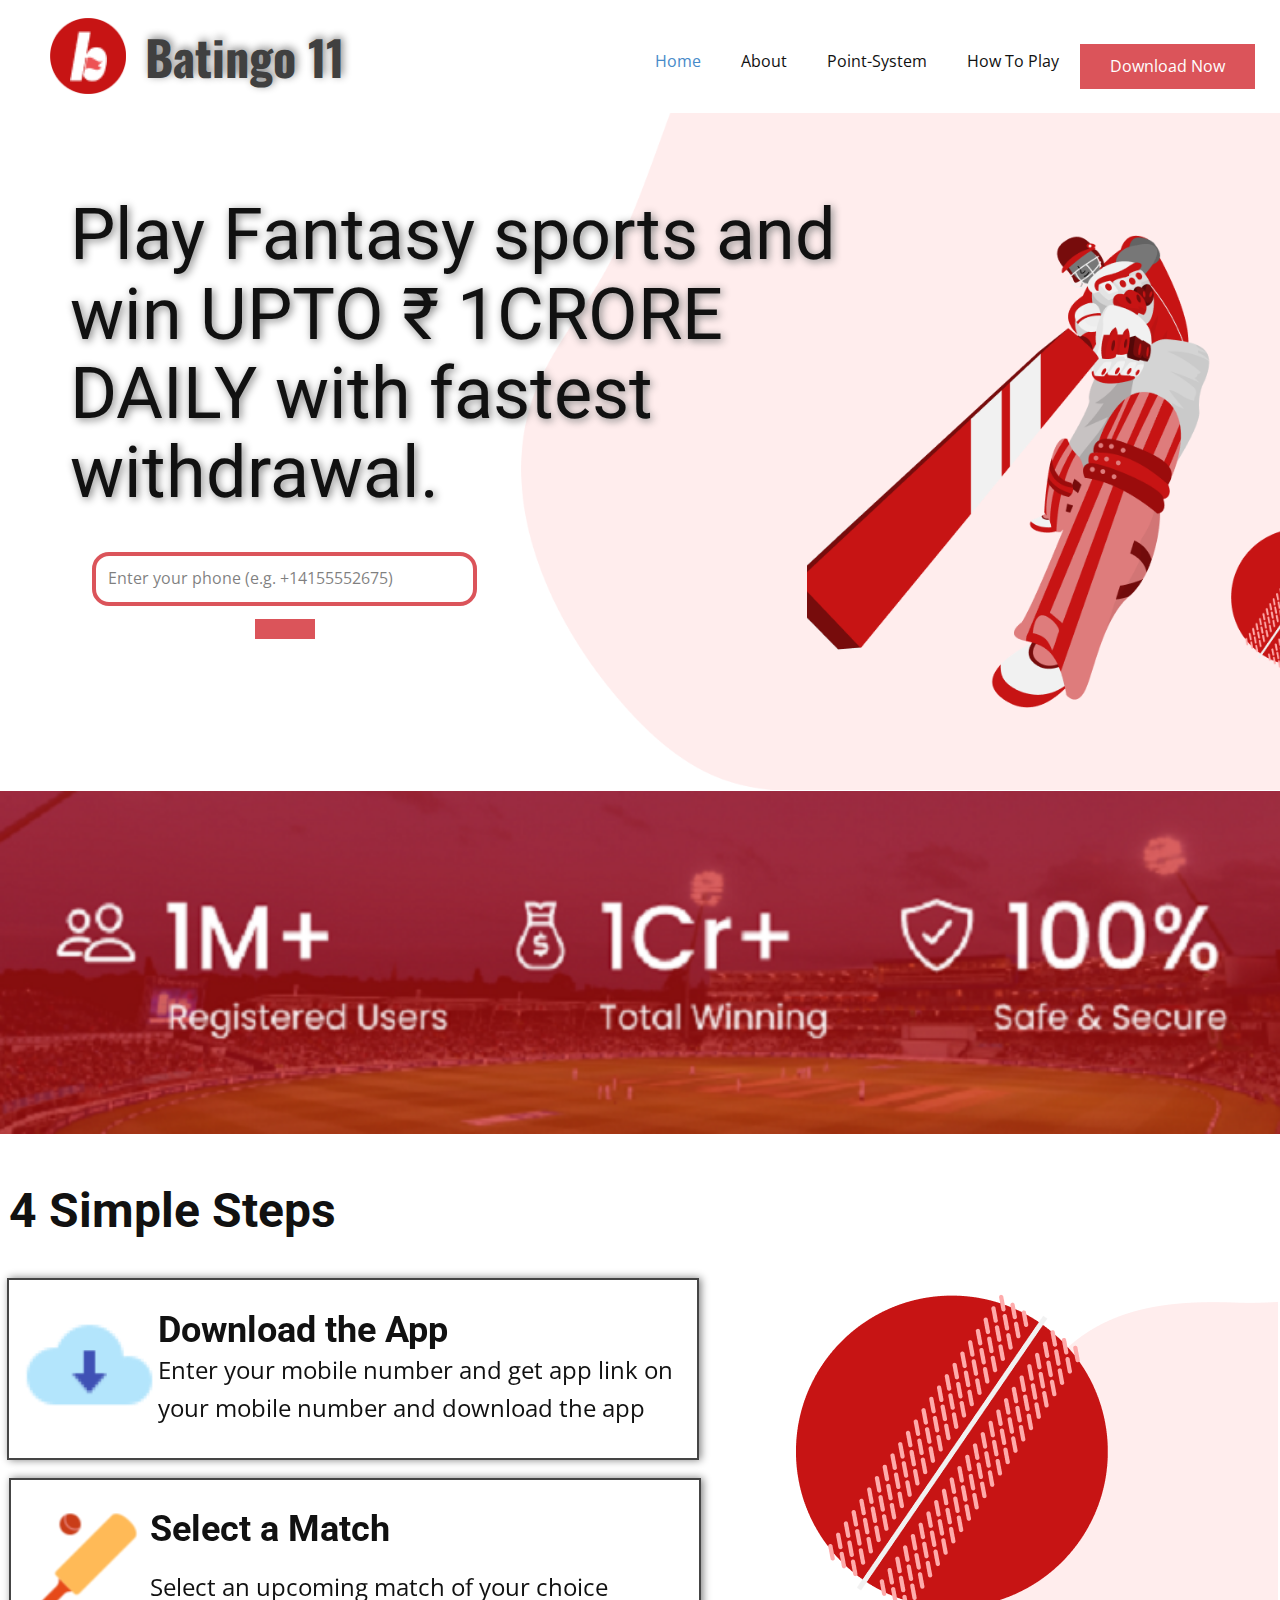
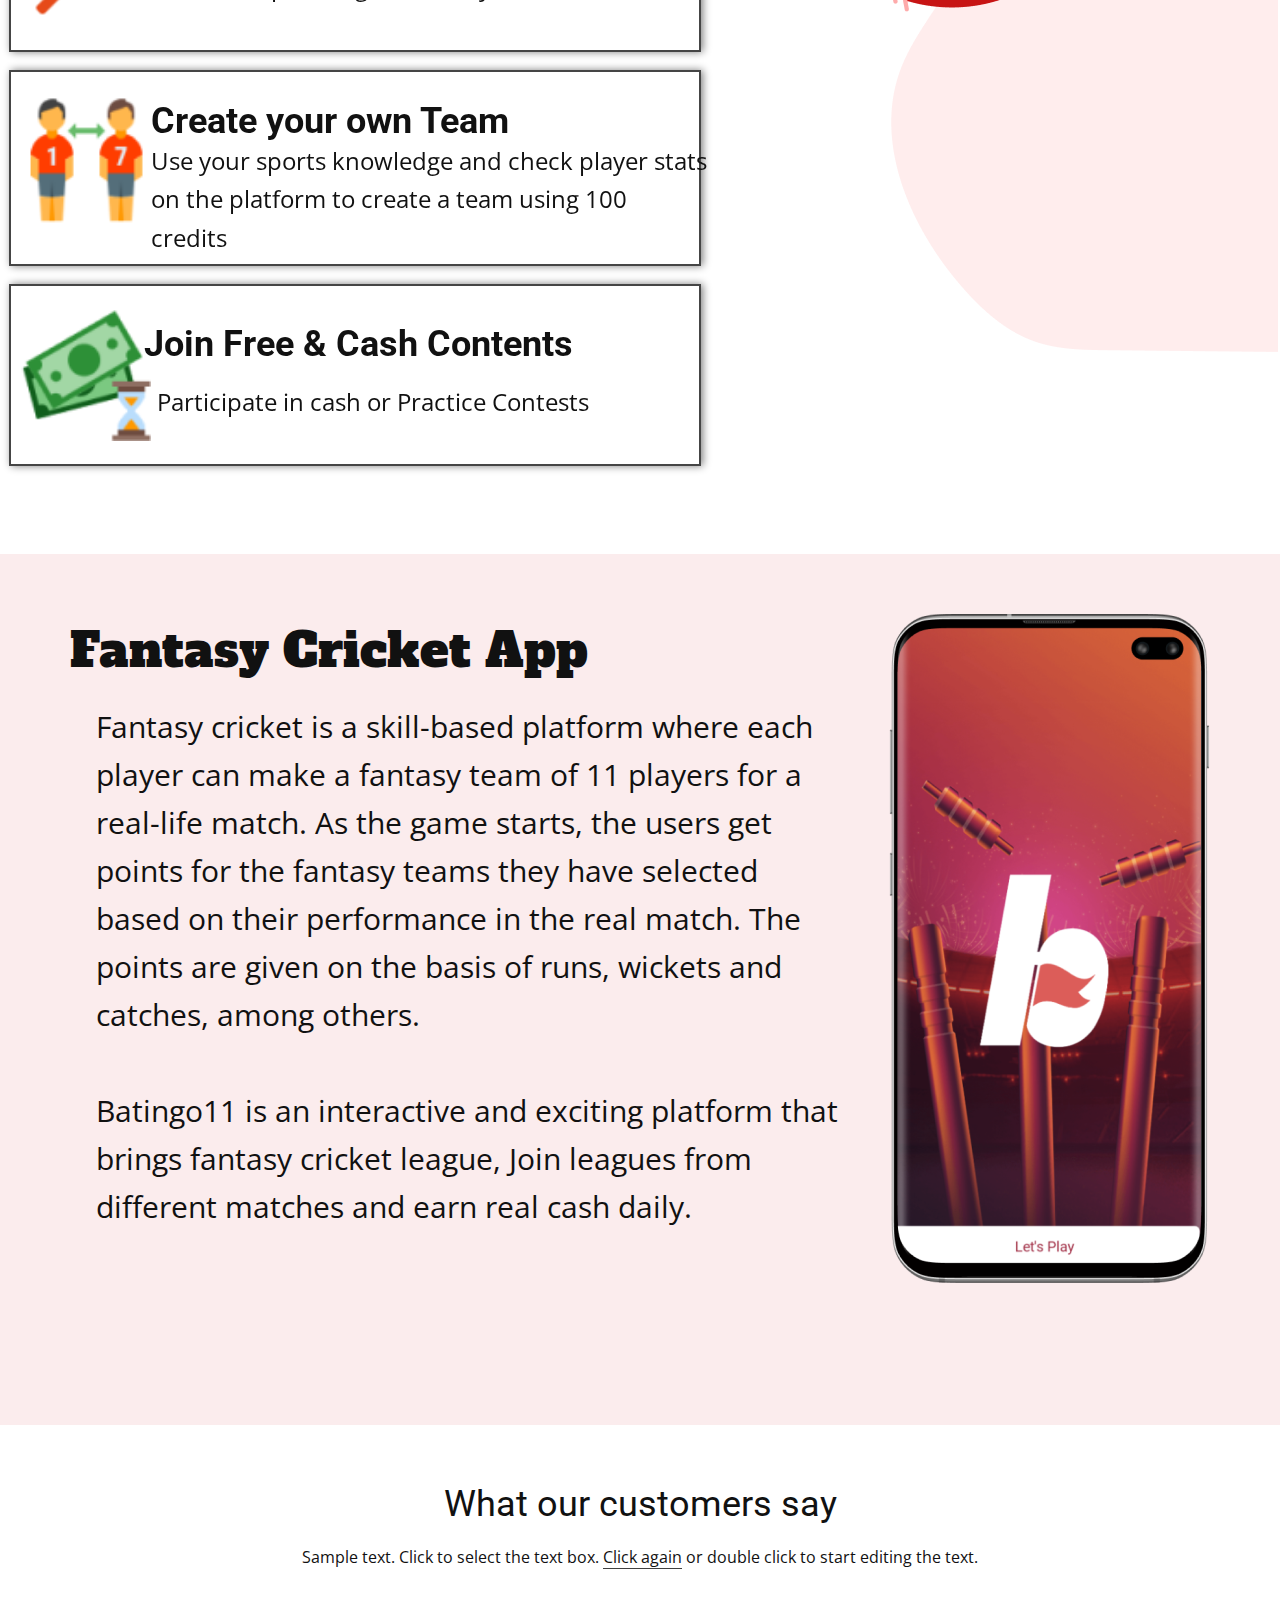
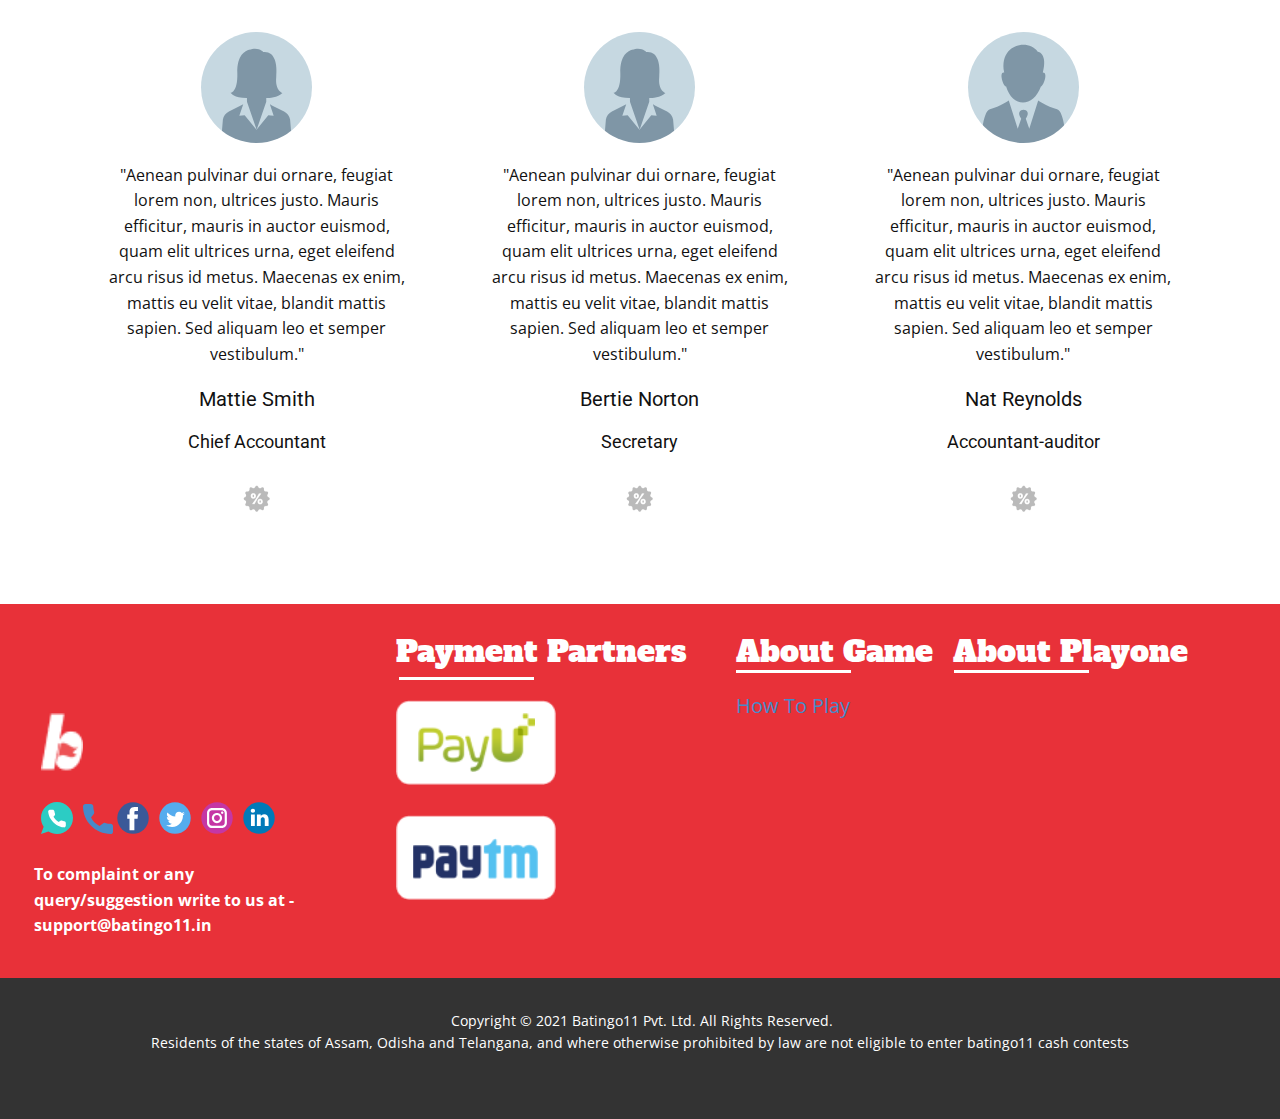
==== commit 9d1f955e: "Update index.html" ====
--- a/index.html
+++ b/index.html
@@ -256,15 +256,6 @@
         </p>
       </div></footer>
     <section class="u-backlink u-clearfix u-grey-80">
-      <a class="u-link" href="https://nicepage.com/website-templates" target="_blank">
-        <span>Website Templates</span>
-      </a>
-      <p class="u-text">
-        <span>created with</span>
-      </p>
-      <a class="u-link" href="https://nicepage.com/" target="_blank">
-        <span>Website Builder Software</span>
-      </a>. 
-    </section>
+ 
   </body>
-</html>+</html>
